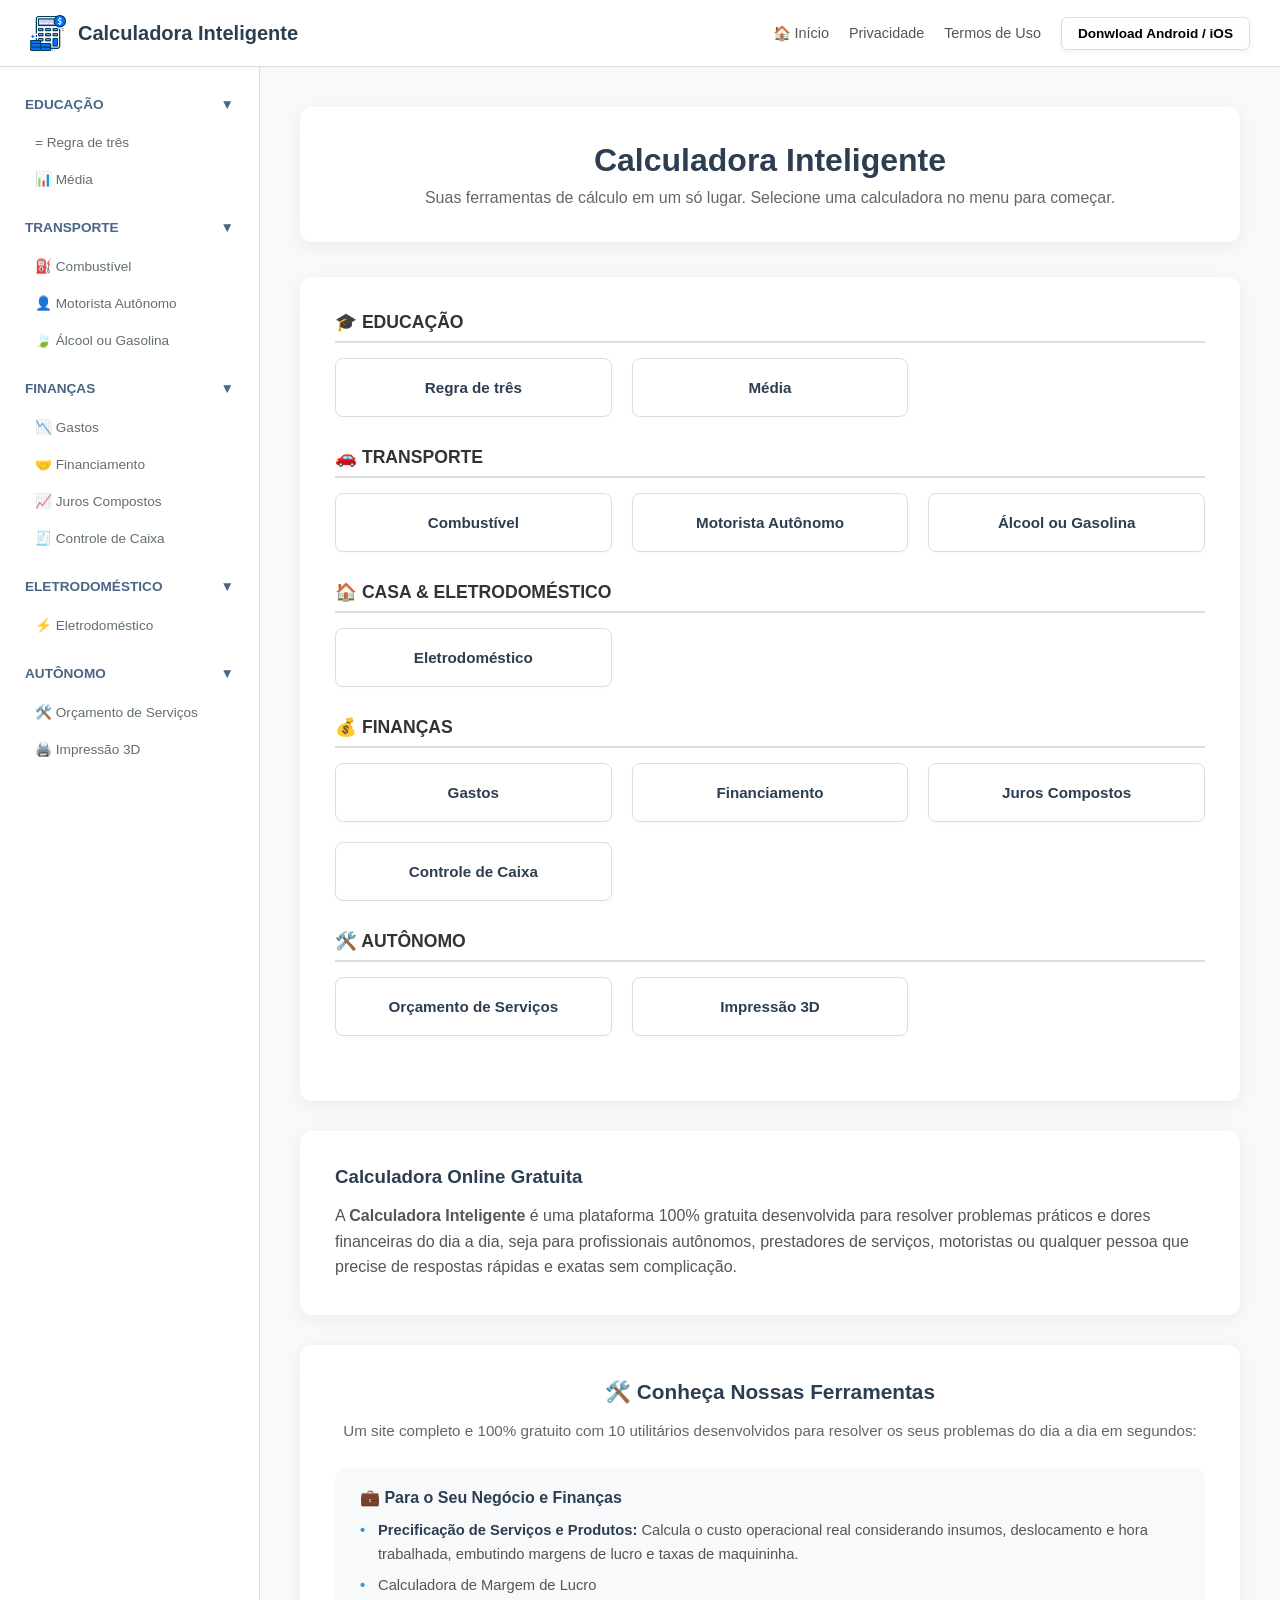
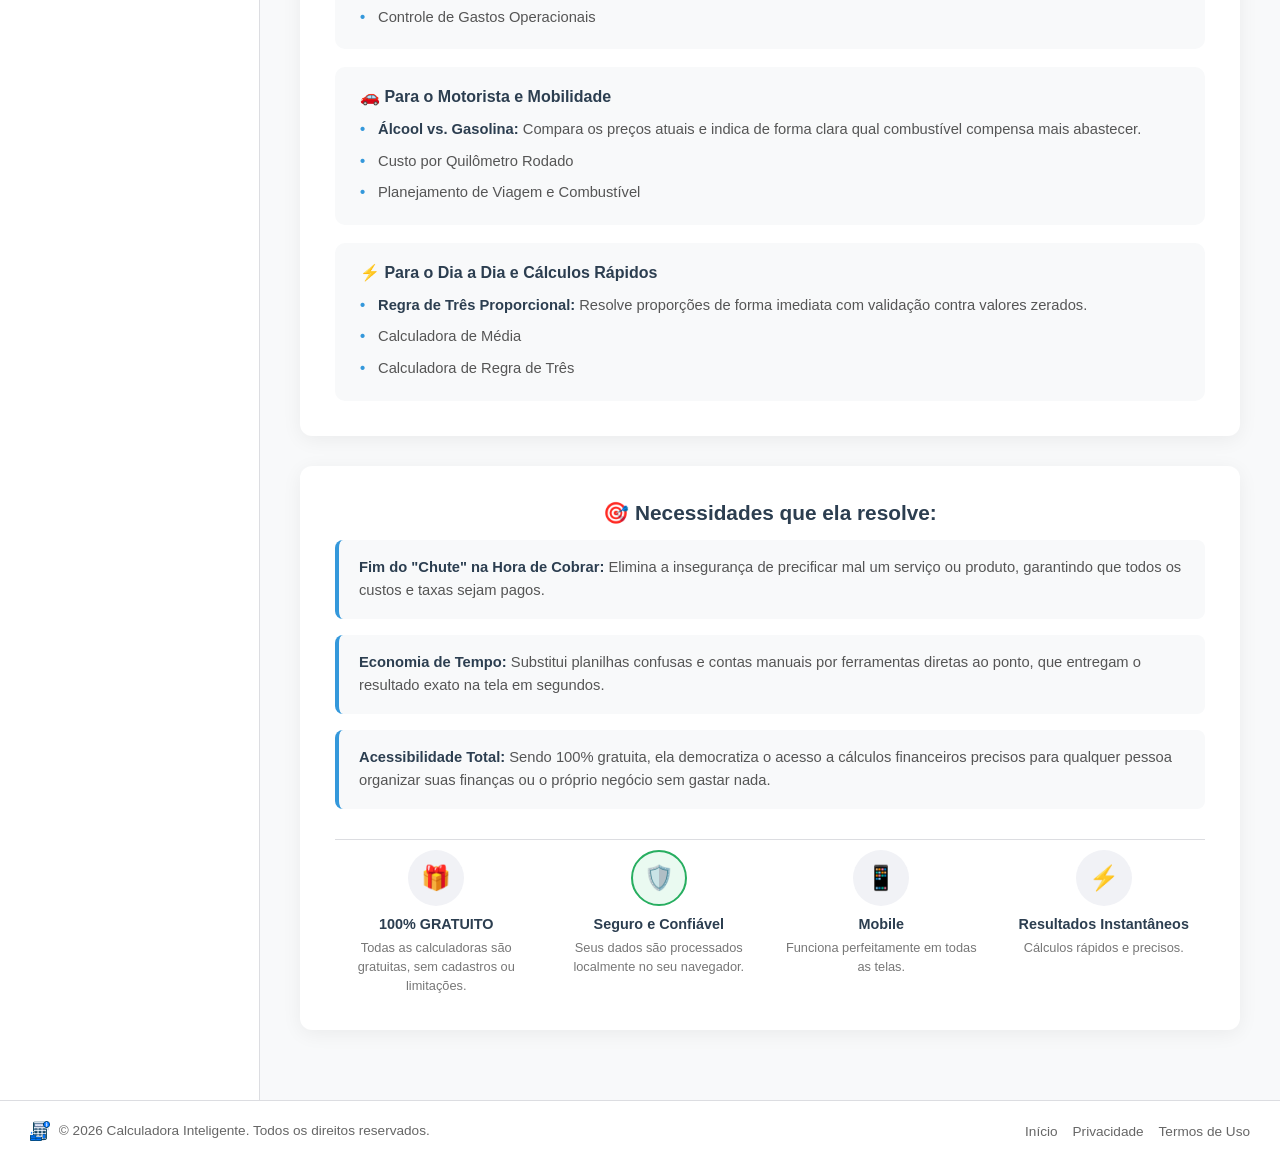
==== frontend/index.html @ 9d726651 "Update index.html" ====
<!DOCTYPE html>
<html lang="pt-BR">
<head>
    <meta charset="UTF-8">
    <meta name="viewport" content="width=device-width, initial-scale=1.0">
    <title>Calculadora Inteligente</title>

    <!-- FAVICON DO SITE -->
    <!-- Coloque o ícone da aba do navegador em: frontend/imagens/favicon.png -->
    <link rel="icon" type="image/png" href="imagens/logo.png">

    <!-- PWA Manifest -->
    <link rel="manifest" href="manifest.json">
    <meta name="theme-color" content="#2c3e50">

    <!-- CSS Separado -->
    <link rel="stylesheet" href="css/style.css?v=3">
</head>
<body>

    <!-- ================= HEADER ================= -->
    <header>
        <button class="menu-toggle-btn" onclick="toggleSidebar()" aria-label="Abrir menu">☰</button>
        <div class="header-logo" onclick="navigateTo('view-home')">
            <img src="imagens/logo.png" alt="Logo Calculadora Inteligente" onerror="this.style.display='none'">
            <h1>Calculadora Inteligente</h1>
        </div>
        <nav class="header-nav">
            <a href="#" onclick="navigateTo('view-home')"><span class="nav-home-icon">🏠</span> Início</a>
            <a href="#" onclick="navigateTo('view-privacy')">Privacidade</a>
            <a href="#" onclick="navigateTo('view-terms')">Termos de Uso</a>
            <button id="pwa-btn" class="pwa-install-btn" style="display:none;" onclick="installPWA()">
                <span class="pwa-btn-text-full">Donwload Android / iOS</span>
                <span class="pwa-btn-text-short">Instalar</span>
            </button>
        </nav>
    </header>

    <!-- ================= APP CONTAINER ================= -->
    <div class="app-container">

        <!-- ================= MENU LATERAL ================= -->
        <aside>
            <!-- Categoria Educação -->
            <div class="sidebar-category">
                <div class="sidebar-category-header">
                    <span>EDUCAÇÃO</span>
                    <span class="arrow">▼</span>
                </div>
                <div class="sidebar-sublist">
                    <a href="#" onclick="navigateTo('view-regra-tres')" data-target="view-regra-tres">
                        <span>= Regra de três</span>
                    </a>
                    <a href="#" onclick="navigateTo('view-media')" data-target="view-media">
                        <span>📊 Média</span>
                    </a>
                </div>
            </div>

            <!-- Categoria Transporte -->
            <div class="sidebar-category">
                <div class="sidebar-category-header">
                    <span>TRANSPORTE</span>
                    <span class="arrow">▼</span>
                </div>
                <div class="sidebar-sublist">
                    <a href="#" onclick="navigateTo('view-combustivel')" data-target="view-combustivel">
                        <span>⛽ Combustível</span>
                    </a>
                    <a href="#" onclick="navigateTo('view-motorista')" data-target="view-motorista">
                        <span>👤 Motorista Autônomo</span>
                    </a>
                    <a href="#" onclick="navigateTo('view-alcool-gasolina')" data-target="view-alcool-gasolina">
                        <span>🍃 Álcool ou Gasolina</span>
                    </a>
                </div>
            </div>

            <!-- Categoria Finanças -->
            <div class="sidebar-category">
                <div class="sidebar-category-header">
                    <span>FINANÇAS</span>
                    <span class="arrow">▼</span>
                </div>
                <div class="sidebar-sublist">
                    <a href="#" onclick="navigateTo('view-gastos')" data-target="view-gastos">
                        <span>📉 Gastos</span>
                    </a>
                    <a href="#" onclick="navigateTo('view-financiamento')" data-target="view-financiamento">
                        <span>🤝 Financiamento</span>
                    </a>
                    <a href="#" onclick="navigateTo('view-juros-compostos')" data-target="view-juros-compostos">
                        <span>📈 Juros Compostos</span>
                    </a>
                    <a href="#" onclick="navigateTo('view-caixa')" data-target="view-caixa">
                        <span>🧾 Controle de Caixa</span>
                    </a>
                </div>
            </div>

            <!-- Categoria Eletrodoméstico -->
            <div class="sidebar-category">
                <div class="sidebar-category-header">
                    <span>ELETRODOMÉSTICO</span>
                    <span class="arrow">▼</span>
                </div>
                <div class="sidebar-sublist">
                    <a href="#" onclick="navigateTo('view-eletrodomesticos')" data-target="view-eletrodomesticos">
                        <span>⚡ Eletrodoméstico</span>
                    </a>
                </div>
            </div>

            <!-- Categoria Autônomo -->
            <div class="sidebar-category">
                <div class="sidebar-category-header">
                    <span>AUTÔNOMO</span>
                    <span class="arrow">▼</span>
                </div>
                <div class="sidebar-sublist">
                    <a href="#" onclick="navigateTo('view-autonomos')" data-target="view-autonomos">
                        <span>🛠️ Orçamento de Serviços</span>
                    </a>
                    <a href="#" onclick="navigateTo('view-impressao3d')" data-target="view-impressao3d">
                        <span>🖨️ Impressão 3D</span>
                    </a>
                </div>
            </div>

        </aside>

        <!-- Overlay escuro atrás do menu no celular -->
        <div class="sidebar-overlay" onclick="closeSidebar()"></div>

        <!-- ================= MAIN CONTENT ================= -->
        <main>

            <!-- 1. PÁGINA INICIAL (Home) -->
            <section id="view-home" class="view-section active">

                <!-- CARD DE DOWNLOAD DO APP (PWA) -->
                <div class="card-container pwa-download-card" id="pwa-download-card">
                    <div class="pwa-card-content">
                        <div class="pwa-card-icon">📲</div>
                        <div class="pwa-card-text">
                            <h3>Baixe o nosso App!</h3>
                            <p>Tenha todas as calculadoras na tela inicial do seu celular ou computador. É <strong>100% grátis e 100% seguro</strong>.</p>
                            <p class="pwa-warning">⚠️ <strong>Atenção:</strong> O navegador pode exibir um aviso de segurança padrão. Fique tranquilo, o app é totalmente confiável e 100% seguro! Basta clicar em <strong>"Mais detalhes"</strong> e <strong>"Instalar assim mesmo"</strong> para liberar o download.</p>
                            <button id="pwa-card-btn" class="btn-calculate pwa-card-btn" onclick="installPWA()">
                                📥 Baixar Agora
                            </button>
                        </div>
                    </div>
                </div>
                <!-- FIM DO CARD DE DOWNLOAD -->

                <div class="card-container home-hero">
                    <h2>Calculadora Inteligente</h2>
                    <p>Suas ferramentas de cálculo em um só lugar. Selecione uma calculadora no menu para começar.</p>
                </div>

                <div class="card-container">
                    <div class="category-group">
                        <h3>🎓 EDUCAÇÃO</h3>
                        <div class="grid-cards">
                            <div class="calc-card" onclick="navigateTo('view-regra-tres')">
                                <h4>Regra de três</h4>
                            </div>
                            <div class="calc-card" onclick="navigateTo('view-media')">
                                <h4>Média</h4>
                            </div>
                        </div>
                    </div>

                    <div class="category-group">
                        <h3>🚗 TRANSPORTE</h3>
                        <div class="grid-cards">
                            <div class="calc-card" onclick="navigateTo('view-combustivel')">
                                <h4>Combustível</h4>
                            </div>
                            <div class="calc-card" onclick="navigateTo('view-motorista')">
                                <h4>Motorista Autônomo</h4>
                            </div>
                            <div class="calc-card" onclick="navigateTo('view-alcool-gasolina')">
                                <h4>Álcool ou Gasolina</h4>
                            </div>
                        </div>
                    </div>

                    <div class="category-group">
                        <h3>🏠 CASA & ELETRODOMÉSTICO</h3>
                        <div class="grid-cards">
                            <div class="calc-card" onclick="navigateTo('view-eletrodomesticos')">
                                <h4>Eletrodoméstico</h4>
                            </div>
                        </div>
                    </div>

                    <div class="category-group">
                        <h3>💰 FINANÇAS</h3>
                        <div class="grid-cards">
                            <div class="calc-card" onclick="navigateTo('view-gastos')">
                                <h4>Gastos</h4>
                            </div>
                            <div class="calc-card" onclick="navigateTo('view-financiamento')">
                                <h4>Financiamento</h4>
                            </div>
                            <div class="calc-card" onclick="navigateTo('view-juros-compostos')">
                                <h4>Juros Compostos</h4>
                            </div>
                            <div class="calc-card" onclick="navigateTo('view-caixa')">
                                <h4> Controle de Caixa</h4>
                            </div>
                        </div>
                    </div>

                    <div class="category-group">
                        <h3>🛠️ AUTÔNOMO</h3>
                        <div class="grid-cards">
                            <div class="calc-card" onclick="navigateTo('view-autonomos')">
                                <h4>Orçamento de Serviços</h4>
                            </div>
                            <div class="calc-card" onclick="navigateTo('view-impressao3d')">
                                <h4> Impressão 3D</h4>
                            </div>
                        </div>
                    </div>
                </div>

                <div class="card-container">
                    <h3 style="margin-bottom: 15px; color: var(--primary-color);">Calculadora Online Gratuita</h3>
                    <p style="color: #555; line-height: 1.6;">
                        A <strong>Calculadora Inteligente</strong> é uma plataforma 100% gratuita desenvolvida para resolver problemas práticos e dores financeiras do dia a dia, seja para profissionais autônomos, prestadores de serviços, motoristas ou qualquer pessoa que precise de respostas rápidas e exatas sem complicação.
                    </p>
                </div>

                <!-- CONHEÇA NOSSAS FERRAMENTAS -->
                <div class="highlight-box">
                    <h3 class="highlight-title">🛠️ Conheça Nossas Ferramentas</h3>
                    <p class="highlight-intro">Um site completo e 100% gratuito com 10 utilitários desenvolvidos para resolver os seus problemas do dia a dia em segundos:</p>

                    <div class="tools-group">
                        <h4>💼 Para o Seu Negócio e Finanças</h4>
                        <ul>
                            <li><strong>Precificação de Serviços e Produtos:</strong> Calcula o custo operacional real considerando insumos, deslocamento e hora trabalhada, embutindo margens de lucro e taxas de maquininha.</li>
                            <li>Calculadora de Margem de Lucro</li>
                            <li>Controle de Gastos Operacionais</li>
                        </ul>
                    </div>

                    <div class="tools-group">
                        <h4>🚗 Para o Motorista e Mobilidade</h4>
                        <ul>
                            <li><strong>Álcool vs. Gasolina:</strong> Compara os preços atuais e indica de forma clara qual combustível compensa mais abastecer.</li>
                            <li>Custo por Quilômetro Rodado</li>
                            <li>Planejamento de Viagem e Combustível</li>
                        </ul>
                    </div>

                    <div class="tools-group">
                        <h4>⚡ Para o Dia a Dia e Cálculos Rápidos</h4>
                        <ul>
                            <li><strong>Regra de Três Proporcional:</strong> Resolve proporções de forma imediata com validação contra valores zerados.</li>
                            <li>Calculadora de Média</li>
                            <li>Calculadora de Regra de Três</li>
                        </ul>
                    </div>
                </div>

                <!-- NECESSIDADES QUE ELA RESOLVE -->
                <div class="highlight-box">
                    <h3 class="highlight-title">🎯 Necessidades que ela resolve:</h3>
                    <ul class="needs-list">
                        <li><strong>Fim do "Chute" na Hora de Cobrar:</strong> Elimina a insegurança de precificar mal um serviço ou produto, garantindo que todos os custos e taxas sejam pagos.</li>
                        <li><strong>Economia de Tempo:</strong> Substitui planilhas confusas e contas manuais por ferramentas diretas ao ponto, que entregam o resultado exato na tela em segundos.</li>
                        <li><strong>Acessibilidade Total:</strong> Sendo 100% gratuita, ela democratiza o acesso a cálculos financeiros precisos para qualquer pessoa organizar suas finanças ou o próprio negócio sem gastar nada.</li>
                    </ul>

                    <div class="features-grid">
                        <div class="feature-item">
                            <div class="feature-icon">🎁</div>
                            <h5>100% GRATUITO</h5>
                            <p>Todas as calculadoras são gratuitas, sem cadastros ou limitações.</p>
                        </div>
                        <div class="feature-item">
                            <div class="feature-icon feature-icon-highlight">🛡️</div>
                            <h5>Seguro e Confiável</h5>
                            <p>Seus dados são processados localmente no seu navegador.</p>
                        </div>
                        <div class="feature-item">
                            <div class="feature-icon">📱</div>
                            <h5>Mobile</h5>
                            <p>Funciona perfeitamente em todas as telas.</p>
                        </div>
                        <div class="feature-item">
                            <div class="feature-icon">⚡</div>
                            <h5>Resultados Instantâneos</h5>
                            <p>Cálculos rápidos e precisos.</p>
                        </div>
                    </div>
                </div>
            </section>

            <!-- 2. REGRA DE TRÊS (Layout Exclusivo) -->
            <section id="view-regra-tres" class="view-section">
                <div class="breadcrumb">
                    <span>Educação</span> > <span class="current">Calculadora de Regra de Três</span>
                </div>
                <div class="card-container">
                    <div class="calc-header-title">
                        <h2>Calculadora de Regra de Três</h2>
                        <p>Resolva proporções de forma imediata com validação contra valores zerados.</p>
                    </div>

                    <div class="regra-tres-wrapper">
                        <div class="regra-tres-row">
                            <div class="form-group" style="margin-bottom:0;">
                                <label class="regra-tres-label">Primeira grandeza</label>
                                <input type="text" id="rt-v1" class="decimal-input" placeholder="Ex: 10">
                            </div>
                            <span class="regra-tres-connector">está para</span>
                            <div class="form-group" style="margin-bottom:0;">
                                <label class="regra-tres-label">Segunda grandeza</label>
                                <input type="text" id="rt-v2" class="decimal-input" placeholder="Ex: 20">
                            </div>
                        </div>

                        <div class="regra-tres-connector">assim como</div>

                        <div class="regra-tres-row">
                            <div class="form-group" style="margin-bottom:0;">
                                <label class="regra-tres-label">Terceira grandeza</label>
                                <input type="text" id="rt-v3" class="decimal-input" placeholder="Ex: 30">
                            </div>
                            <span class="regra-tres-connector">está para</span>
                            <div class="form-group" style="margin-bottom:0;">
                                <label class="regra-tres-label">Valor desconhecido</label>
                                <input type="text" disabled placeholder="X" style="background:#eef2f7;">
                            </div>
                        </div>
                    </div>

                    <button class="btn-calculate" onclick="calcularRegraTres()">Calcular</button>

                    <div id="rt-result" class="result-box">
                        <h3>Resultado:</h3>
                        <div id="rt-val" class="result-value">X = 0</div>
                    </div>
                </div>

                <div class="card-container">
                    <div class="calc-header-title">
                        <h2>📐 Calculadora de Regra de Três</h2>
                        <p>Proporções rápidas e sem erro para o seu dia a dia!</p>
                    </div>

                    <div class="legal-content">
                        <p>A Calculadora de Regra de Três é a ferramenta ideal para resolver problemas de proporção de forma simples e instantânea.</p>

                        <div class="legal-section">
                            <h3>🎯 Para que serve</h3>
                            <p>Calcular valores desconhecidos com base em três números proporcionais conhecidos (como receitas, medidas, descontos ou proporções matemáticas).</p>
                        </div>

                        <div class="legal-section">
                            <h3>💡 Por que usar</h3>
                            <p>Evita erros de cálculo manual em porcentagens ou conversões, entregando o resultado exato em segundos.</p>
                        </div>
                    </div>
                </div>
            </section>

            <!-- 3. MÉDIA -->
            <section id="view-media" class="view-section">
                <div class="breadcrumb">
                    <span>Educação</span> > <span class="current">Calculadora de Média</span>
                </div>
                <div class="card-container">
                    <div class="calc-header-title">
                        <h2>Calculadora de Média</h2>
                        <p>Acompanhe suas notas e descubra sua situação acadêmica instantaneamente.</p>
                    </div>

                    <div class="form-grid">
                        <div class="form-group">
                            <label>Prova parcial (0 a 10)</label>
                            <input type="text" id="med-parcial" class="decimal-input" placeholder="Ex: 7,5">
                        </div>
                        <div class="form-group">
                            <label>Prova global (0 a 10)</label>
                            <input type="text" id="med-global" class="decimal-input" placeholder="Ex: 6,5">
                        </div>
                        <div class="form-group">
                            <label>Trabalhos <span class="optional">(Opcional, separe por vírgula para somar)</span></label>
                            <input type="text" id="med-trabalhos" class="lista-simples-input" placeholder="Ex: 8.5, 9">
                        </div>
                        <div class="form-group">
                            <label>Pontos extras <span class="optional">(Opcional, separe por vírgula para somar)</span></label>
                            <input type="text" id="med-extras" class="lista-simples-input" placeholder="Ex: 0.5">
                        </div>
                    </div>

                    <button class="btn-calculate" onclick="calcularMedia()">Calcular</button>

                    <div id="med-result" class="result-box">
                        <h3>Situação Acadêmica</h3>
                        <div id="med-val" class="result-value">0</div>
                        <div id="med-exp" class="result-explanation"></div>
                    </div>
                </div>

                <div class="card-container">
                    <div class="calc-header-title">
                        <h2>📊 Calculadora de Média</h2>
                        <p>Feche o semestre e organize suas notas com precisão!</p>
                    </div>

                    <div class="legal-content">
                        <p>Desenvolvida para estudantes e professores, esta ferramenta calcula a média de notas considerando provas, trabalhos e pesos.</p>

                        <div class="legal-section">
                            <h3>🎯 Para que serve</h3>
                            <p>Descobrir a nota final ponderada e saber instantaneamente se o aluno foi Aprovado ou Reprovado com base na média de corte.</p>
                        </div>

                        <div class="legal-section">
                            <h3>💡 Por que usar</h3>
                            <p>Facilita o lançamento de boletins e tira a dúvida se aquela nota parcial garante a aprovação no trimestre ou semestre.</p>
                        </div>
                    </div>
                </div>
            </section>

            <!-- 4. COMBUSTÍVEL -->
            <section id="view-combustivel" class="view-section">
                <div class="breadcrumb">
                    <span>Transporte</span> > <span class="current">Calculadora de Combustível</span>
                </div>
                <div class="card-container">
                    <div class="calc-header-title">
                        <h2>Calculadora de Combustível</h2>
                        <p>Estime o custo total de combustível para qualquer viagem.</p>
                    </div>

                    <div class="form-grid">
                        <div class="form-group">
                            <label>Distância percorrida (km)</label>
                            <input type="text" id="comb-dist" class="decimal-input" placeholder="Ex: 350">
                        </div>
                        <div class="form-group">
                            <label>Consumo médio do veículo (km/l)</label>
                            <input type="text" id="comb-consumo" class="decimal-input" placeholder="Ex: 12.5">
                        </div>
                        <div class="form-group">
                            <label>Preço do combustível (R$)</label>
                            <input type="text" id="comb-valor" class="money-input" placeholder="Ex: 6,24 ou R$ 6,24">
                        </div>
                    </div>

                    <button class="btn-calculate" onclick="calcularCombustivel()">Calcular</button>

                    <div id="comb-result" class="result-box">
                        <h3>Custo Estimado da Viagem</h3>
                        <div id="comb-val" class="result-value">R$ 0,00</div>
                        <div id="comb-exp" class="result-explanation"></div>
                    </div>
                </div>

                <div class="card-container">
                    <div class="calc-header-title">
                        <h2>⛽ Calculadora de Combustível</h2>
                        <p>Planeje suas viagens e saiba exatamente quanto vai gastar!</p>
                    </div>

                    <div class="legal-content">
                        <p>Ideal para calcular o custo total de deslocamento antes de pegar a estrada ou rodar pela cidade.</p>

                        <div class="legal-section">
                            <h3>🎯 Para que serve</h3>
                            <p>Estimar o gasto em dinheiro (R$) com base na distância percorrida, no consumo médio do veículo (km/l) e no preço atual do combustível.</p>
                        </div>

                        <div class="legal-section">
                            <h3>💡 Por que usar</h3>
                            <p>Ajuda a dividir custos de caronas com precisão ou a prever o orçamento exato para viagens longas.</p>
                        </div>
                    </div>
                </div>
            </section>

            <!-- 5. MOTORISTA AUTÔNOMO -->
            <section id="view-motorista" class="view-section">
                <div class="breadcrumb">
                    <span>Transporte</span> > <span class="current">Calculadora para Motorista</span>
                </div>
                <div class="card-container">
                    <div class="calc-header-title">
                        <h2>Calculadora para Motorista Autônomo</h2>
                        <p>Analise seus ganhos, custos de combustível e despesas diárias.</p>
                    </div>

                    <div class="form-grid">
                        <div class="form-group">
                            <label>Distância (km)</label>
                            <input type="text" id="mot-dist" class="decimal-input" placeholder="Ex: 200">
                        </div>
                        <div class="form-group">
                            <label>Ganhos brutos (R$)</label>
                            <input type="text" id="mot-ganhos" class="money-input" placeholder="Ex: 450,00">
                        </div>
                        <div class="form-group">
                            <label>Consumo do veículo (km/l)</label>
                            <input type="text" id="mot-consumo" class="decimal-input" placeholder="Ex: 10">
                        </div>
                        <div class="form-group">
                            <label>Valor do combustível (R$)</label>
                            <input type="text" id="mot-valor" class="money-input" placeholder="Ex: 5,89">
                        </div>
                        <div class="form-group">
                            <label>Alimentação <span class="optional">(Opcional)</span></label>
                            <input type="text" id="mot-alim" class="money-input" placeholder="Ex: 30,00">
                        </div>
                        <div class="form-group">
                            <label>Café <span class="optional">(Opcional)</span></label>
                            <input type="text" id="mot-cafe" class="money-input" placeholder="Ex: 7,50">
                        </div>
                        <div class="form-group">
                            <label>Outros gastos <span class="optional">(Opcional)</span></label>
                            <input type="text" id="mot-outros" class="money-input" placeholder="Ex: 20,00">
                        </div>
                    </div>

                    <button class="btn-calculate" onclick="calcularMotorista()">Calcular</button>

                    <div id="mot-result" class="result-box">
                        <h3>Resultado da Corrida / Viagem</h3>
                        <div id="mot-val" class="result-value">R$ 0,00</div>
                        <ul id="mot-exp" class="result-explanation result-list"></ul>
                    </div>
                </div>

                <div class="card-container">
                    <div class="calc-header-title">
                        <h2>🚗 Calculadora de Motorista Autônomo</h2>
                        <p>Descubra quanto você realmente ganha por corrida e por dia de trabalho!</p>
                    </div>

                    <div class="legal-content">
                        <p>Rodar como motorista autônomo envolve muito mais do que apenas o valor que cai no aplicativo ao final da corrida. Para saber se uma viagem ou uma jornada de trabalho realmente vale a pena, é preciso colocar na ponta do lápis os custos invisíveis do veículo.</p>

                        <div class="legal-section">
                            <h3>🎯 Para que serve esta calculadora?</h3>
                            <p>A Calculadora de Motorista Autônomo foi feita para ajudar você a gerenciar seu trabalho com visão de dono do próprio negócio. Com ela, você consegue:</p>
                            <ul>
                                <li><strong>Calcular o Lucro Real:</strong> Saber exatamente quanto sobra no seu bolso após descontar o combustível, desgaste do carro, manutenção e impostos.</li>
                                <li><strong>Avaliar se uma Corrida Vale a Pena:</strong> Identificar o valor real ganho por quilômetro rodado (R$/km) e por hora trabalhada (R$/h).</li>
                                <li><strong>Planejar Custos de Manutenção:</strong> Considerar a depreciação do veículo e trocas de óleo, pneus e revisões antes que eles virem uma surpresa no seu orçamento.</li>
                                <li><strong>Definir Metas Diárias:</strong> Saber quantas horas ou quilômetros você precisa rodar para atingir sua meta de faturamento líquido no mês.</li>
                            </ul>
                        </div>

                        <div class="legal-section">
                            <h3>💡 Por que usar?</h3>
                            <p>Muitas vezes, um faturamento bruto alto dá a falsa impressão de que o dia foi muito lucrativo. Porém, ao descontar os custos operacionais (combustível, seguro, manutenção preventiva e depreciação), o valor líquido pode ser bem diferente. Com essa ferramenta, você toma decisões estratégicas no volante, aceita as melhores rotas e garante que seu tempo na rua seja realmente rentável!</p>
                        </div>
                    </div>
                </div>
            </section>

            <!-- 6. ÁLCOOL OU GASOLINA -->
            <section id="view-alcool-gasolina" class="view-section">
                <div class="breadcrumb">
                    <span>Transporte</span> > <span class="current">Álcool ou Gasolina</span>
                </div>
                <div class="card-container">
                    <div class="calc-header-title">
                        <h2>Calculadora Álcool ou Gasolina</h2>
                        <p>Descubra qual combustível é mais vantajoso abastecer no momento.</p>
                    </div>

                    <div class="form-grid">
                        <div class="form-group">
                            <label>Preço do Álcool (R$)</label>
                            <input type="text" id="alg-alcool" class="money-input" placeholder="Ex: 4,29">
                        </div>
                        <div class="form-group">
                            <label>Preço da Gasolina (R$)</label>
                            <input type="text" id="alg-gasolina" class="money-input" placeholder="Ex: 6,24">
                        </div>
                    </div>

                    <button class="btn-calculate" onclick="calcularAlcoolGasolina()">Calcular</button>

                    <div id="alg-result" class="result-box">
                        <h3>Combustível Recomendado</h3>
                        <div id="alg-val" class="result-value">-</div>
                        <div id="alg-exp" class="result-explanation"></div>
                    </div>
                </div>

                <div class="card-container">
                    <div class="calc-header-title">
                        <h2>🔄 Álcool ou Gasolina</h2>
                        <p>A escolha inteligente para economizar no posto de combustível!</p>
                    </div>

                    <div class="legal-content">
                        <p>Na hora de abastecer, saber qual combustível compensa mais faz toda a diferença no seu bolso.</p>

                        <div class="legal-section">
                            <h3>🎯 Para que serve</h3>
                            <p>Comparar o preço do litro do álcool e da gasolina considerando o rendimento específico do seu motor.</p>
                        </div>

                        <div class="legal-section">
                            <h3>💡 Por que usar</h3>
                            <p>Mostra na hora qual opção oferece o melhor custo-benefício por quilômetro rodado, evitando que você gaste à toa.</p>
                        </div>
                    </div>
                </div>
            </section>

            <!-- 7. GASTOS (50/30/20) -->
            <section id="view-gastos" class="view-section">
                <div class="breadcrumb">
                    <span>Finanças</span> > <span class="current">Calculadora de Gastos</span>
                </div>
                <div class="card-container">
                    <div class="calc-header-title">
                        <h2>Calculadora de Gastos (Regra 50/30/20)</h2>
                        <p>Organize suas finanças dividindo seus gastos entre essenciais, estilo de vida e investimentos.</p>
                    </div>

                    <div class="form-grid">
                        <div class="form-group">
                            <label>Salário líquido (R$)</label>
                            <input type="text" id="gas-salario" class="money-input" placeholder="Ex: 4.500,00">
                        </div>
                        <div class="form-group">
                            <label>Gastos fixos (R$)</label>
                            <input type="text" id="gas-essenciais" class="money-input" placeholder="Ex: 2.000,00">
                        </div>
                    </div>

                    <button class="btn-calculate" onclick="calcularGastos()">Calcular</button>

                    <div id="gas-result" class="result-box">
                        <h3>Distribuição do Orçamento</h3>
                        <div id="gas-val" class="result-value">-</div>
                        <ul id="gas-exp" class="result-explanation result-list"></ul>
                    </div>
                </div>

                <div class="card-container">
                    <div class="calc-header-title">
                        <h2>💸 Calculadora de Gastos</h2>
                        <p>Controle total do seu orçamento e despesas diárias!</p>
                    </div>

                    <div class="legal-content">
                        <p>Uma visão clara de onde o dinheiro está indo é o primeiro passo para uma vida financeira saudável.</p>

                        <div class="legal-section">
                            <h3>🎯 Para que serve</h3>
                            <p>Agrupar, somar e categorizar suas despesas mensais ou semanais.</p>
                        </div>

                        <div class="legal-section">
                            <h3>💡 Por que usar</h3>
                            <p>Permite identificar para onde vai a maior parte do seu dinheiro e ajuda a planejar economias de forma prática.</p>
                        </div>
                    </div>
                </div>
            </section>

            <!-- 8. FINANCIAMENTO -->
            <section id="view-financiamento" class="view-section">
                <div class="breadcrumb">
                    <span>Finanças</span> > <span class="current">Calculadora de Financiamento</span>
                </div>
                <div class="card-container">
                    <div class="calc-header-title">
                        <h2>Calculadora de Financiamento</h2>
                        <p>Simule parcelas e juros de financiamentos de veículos, imóveis ou empréstimos.</p>
                    </div>

                    <div class="form-grid">
                        <div class="form-group">
                            <label>Valor do produto (R$)</label>
                            <input type="text" id="fin-valor" class="money-input" placeholder="Ex: 100.000,00">
                        </div>
                        <div class="form-group">
                            <label>Taxa de juros (% ao mês)</label>
                            <input type="text" id="fin-juros" class="decimal-input" placeholder="Ex: 1,2">
                        </div>
                        <div class="form-group">
                            <label>Prazo em anos</label>
                            <input type="text" id="fin-ano" class="int-input" placeholder="Ex: 5">
                        </div>
                        <div class="form-group">
                            <label>Valor da entrada <span class="optional">(Opcional)</span></label>
                            <input type="text" id="fin-entrada" class="money-input" placeholder="Ex: 20.000,00">
                        </div>
                    </div>

                    <button class="btn-calculate" onclick="calcularFinanciamento()">Calcular</button>

                    <div id="fin-result" class="result-box">
                        <h3>Resultado da Simulação</h3>
                        <div id="fin-val" class="result-value">-</div>
                        <ul id="fin-exp" class="result-explanation result-list"></ul>
                    </div>
                </div>

                <div class="card-container">
                    <div class="calc-header-title">
                        <h2>🏦 Calculadora de Financiamento</h2>
                        <p>Simule parcelas e entenda o custo real de um empréstimo ou compra a prazo!</p>
                    </div>

                    <div class="legal-content">
                        <p>Planejar grandes aquisições (como carros ou bens) exige cuidado com as taxas embutidas.</p>

                        <div class="legal-section">
                            <h3>🎯 Para que serve</h3>
                            <p>Calcular o valor das parcelas, o total de juros pagos ao longo do tempo e o montante final financiado.</p>
                        </div>

                        <div class="legal-section">
                            <h3>💡 Por que usar</h3>
                            <p>Evita surpresas no orçamento familiar e ajuda a comparar se vale a pena financiar ou juntar o dinheiro à vista.</p>
                        </div>
                    </div>
                </div>
            </section>

            <!-- 9. JUROS COMPOSTOS -->
            <section id="view-juros-compostos" class="view-section">
                <div class="breadcrumb">
                    <span>Finanças</span> > <span class="current">Calculadora de Juros Compostos</span>
                </div>
                <div class="card-container">
                    <div class="calc-header-title">
                        <h2>Calculadora de Juros Compostos</h2>
                        <p>Veja seu dinheiro crescer ao longo do tempo com aportes e rentabilidade.</p>
                    </div>

                    <div class="form-grid">
                        <div class="form-group">
                            <label>Valor inicial (R$)</label>
                            <input type="text" id="jc-inicial" class="money-input" placeholder="Ex: 1.000,00">
                        </div>
                        <div class="form-group">
                            <label>Aporte mensal (R$)</label>
                            <input type="text" id="jc-aporte" class="money-input" placeholder="Ex: 500,00">
                        </div>
                        <div class="form-group">
                            <label>Taxa de juros (% ao ano)</label>
                            <input type="text" id="jc-taxa" class="decimal-input" placeholder="Ex: 10">
                        </div>
                        <div class="form-group">
                            <label>Período (anos)</label>
                            <input type="text" id="jc-periodo" class="int-input" placeholder="Ex: 10">
                        </div>
                    </div>

                    <button class="btn-calculate" onclick="calcularJurosCompostos()">Calcular</button>

                    <div id="jc-result" class="result-box">
                        <h3>Montante Acumulado</h3>
                        <div id="jc-val" class="result-value">-</div>
                        <ul id="jc-exp" class="result-explanation result-list"></ul>
                    </div>
                </div>

                <div class="card-container">
                    <div class="calc-header-title">
                        <h2>📈 Calculadora de Juros Compostos</h2>
                        <p>Veja o seu dinheiro trabalhar para você ao longo do tempo!</p>
                    </div>

                    <div class="legal-content">
                        <p>O segredo dos investimentos e do crescimento patrimonial explicado em números.</p>

                        <div class="legal-section">
                            <h3>🎯 Para que serve</h3>
                            <p>Projetar o rendimento de aplicações financeiras ou o crescimento de dívidas com base em juros sobre juros aplicados mês a mês ou ano a ano.</p>
                        </div>

                        <div class="legal-section">
                            <h3>💡 Por que usar</h3>
                            <p>Excelente para planejar o futuro, visualizar o poder do tempo nos investimentos e estipular metas financeiras de longo prazo.</p>
                        </div>
                    </div>
                </div>
            </section>

            <!-- 9.1. CONTROLE DE CAIXA -->
            <section id="view-caixa" class="view-section">
                <div class="breadcrumb">
                    <span>Finanças</span> > <span class="current">Controle de Caixa</span>
                </div>
                <div class="card-container">
                    <div class="calc-header-title">
                        <h2>Controle de Caixa</h2>
                        <p>Conte as notas do caixa e confira se o total bate com o esperado.</p>
                    </div>

                    <div class="form-grid">
                        <div class="form-group">
                            <label>Caixa inicial (R$) <span class="optional">(Opcional)</span></label>
                            <input type="text" id="cx-caixa" class="money-input" placeholder="Ex: 100,00">
                        </div>
                        <div class="form-group">
                            <label>Notas de R$100 <span class="optional">(Opcional)</span></label>
                            <input type="text" id="cx-qtd100" class="int-input" placeholder="Ex: 2">
                        </div>
                        <div class="form-group">
                            <label>Notas de R$50 <span class="optional">(Opcional)</span></label>
                            <input type="text" id="cx-qtd50" class="int-input" placeholder="Ex: 3">
                        </div>
                        <div class="form-group">
                            <label>Notas de R$20 <span class="optional">(Opcional)</span></label>
                            <input type="text" id="cx-qtd20" class="int-input" placeholder="Ex: 5">
                        </div>
                        <div class="form-group">
                            <label>Notas de R$10 <span class="optional">(Opcional)</span></label>
                            <input type="text" id="cx-qtd10" class="int-input" placeholder="Ex: 4">
                        </div>
                        <div class="form-group">
                            <label>Notas de R$5 <span class="optional">(Opcional)</span></label>
                            <input type="text" id="cx-qtd5" class="int-input" placeholder="Ex: 6">
                        </div>
                        <div class="form-group">
                            <label>Notas de R$2 <span class="optional">(Opcional)</span></label>
                            <input type="text" id="cx-qtd2" class="int-input" placeholder="Ex: 8">
                        </div>
                        <div class="form-group">
                            <label>Notas de R$1 <span class="optional">(Opcional)</span></label>
                            <input type="text" id="cx-qtd1" class="int-input" placeholder="Ex: 10">
                        </div>
                        <div class="form-group">
                            <label>Saída / Sangria (R$) <span class="optional">(Opcional)</span></label>
                            <input type="text" id="cx-saida" class="money-input" placeholder="Ex: 50,00">
                        </div>
                    </div>

                    <button class="btn-calculate" onclick="calcularCaixa()">Fechar Caixa</button>

                    <div id="cx-result" class="result-box">
                        <h3>Total em Caixa</h3>
                        <div id="cx-val" class="result-value">R$ 0,00</div>
                        <ul id="cx-exp" class="result-explanation result-list"></ul>
                    </div>
                </div>

                <div class="card-container">
                    <div class="calc-header-title">
                        <h2>🧾 Controle de Caixa</h2>
                        <p>Confira o fechamento do caixa contando nota por nota!</p>
                    </div>

                    <div class="legal-content">
                        <p>Ideal para quem fecha o caixa no fim do turno ou do dia e precisa conferir se o dinheiro contado bate com o que era esperado.</p>

                        <div class="legal-section">
                            <h3>🎯 Para que serve</h3>
                            <p>Somar a quantidade de notas de cada valor (R$100 a R$1), somar o caixa inicial e descontar qualquer saída ou sangria, chegando no total que deveria estar na gaveta.</p>
                        </div>

                        <div class="legal-section">
                            <h3>💡 Por que usar</h3>
                            <p>Evita erro de contagem manual, mostra rapidinho se falta ou sobra dinheiro no caixa e ajuda a identificar diferenças antes de fechar o expediente.</p>
                        </div>
                    </div>
                </div>
            </section>

            <!-- 10. ELETRODOMÉSTICOS -->
            <section id="view-eletrodomesticos" class="view-section">
                <div class="breadcrumb">
                    <span>Eletrodoméstico</span> > <span class="current">Calculadora de Eletrodomésticos</span>
                </div>
                <div class="card-container">
                    <div class="calc-header-title">
                        <h2>Calculadora de Eletrodomésticos</h2>
                        <p>Descubra quanto um aparelho gasta na sua conta de luz.</p>
                    </div>

                    <div class="form-grid">
                        <div class="form-group">
                            <label>Potência (Watts)</label>
                            <input type="text" id="el-potencia" class="int-input" placeholder="Ex: 1200">
                        </div>
                        <div class="form-group">
                            <label>Horas de uso por dia</label>
                            <input type="text" id="el-horas" class="decimal-input" placeholder="Ex: 4">
                        </div>
                        <div class="form-group">
                            <label>Dias de uso</label>
                            <input type="text" id="el-dias" class="int-input" placeholder="Ex: 30">
                        </div>
                        <div class="form-group">
                            <label>Valor do kWh (R$)</label>
                            <input type="text" id="el-kwh" class="money-input" placeholder="Ex: 0,85">
                        </div>
                    </div>

                    <button class="btn-calculate" onclick="calcularEletrodomesticos()">Calcular</button>

                    <div id="el-result" class="result-box">
                        <h3>Custo de Energia</h3>
                        <div id="el-val" class="result-value">R$ 0,00</div>
                        <ul id="el-exp" class="result-explanation result-list"></ul>
                    </div>
                </div>

                <div class="card-container">
                    <div class="calc-header-title">
                        <h2>⚡ Calculadora de Eletrodomésticos</h2>
                        <p>Descubra quanto cada aparelho pesa na sua conta de luz!</p>
                    </div>

                    <div class="legal-content">
                        <p>Saber o consumo de energia dos equipamentos da sua casa ajuda a evitar sustos no fim do mês.</p>

                        <div class="legal-section">
                            <h3>🎯 Para que serve</h3>
                            <p>Calcular o consumo em quilowatts-hora (kWh) e o custo em reais (R$) de um eletrodoméstico com base na potência e nas horas de uso diário.</p>
                        </div>

                        <div class="legal-section">
                            <h3>💡 Por que usar</h3>
                            <p>Ajuda a identificar quais aparelhos gastam mais energia e a planejar formas de economizar na fatura de eletricidade.</p>
                        </div>
                    </div>
                </div>
            </section>

            <!-- 11. AUTÔNOMOS -->
            <section id="view-autonomos" class="view-section">
                <div class="breadcrumb">
                    <span>Autônomo</span> > <span class="current">Calculadora de Orçamento de Serviços</span>
                </div>
                <div class="card-container">
                    <div class="calc-header-title">
                        <h2>Calculadora de Orçamento de Serviços</h2>
                        <p>Precifique seus serviços cobrindo custos operacionais, insumos e margem de lucro.</p>
                    </div>

                    <div class="form-grid">
                        <div class="form-group">
                            <label>Custos operacionais (R$) <span class="optional">(Opcional)</span></label>
                            <input type="text" id="aut-custos" class="money-input" placeholder="Ex: 500,00">
                        </div>
                        <div class="form-group">
                            <label>Horas de trabalho</label>
                            <input type="text" id="aut-horas" class="decimal-input" placeholder="Ex: 160">
                        </div>
                        <div class="form-group">
                            <label>Valor da hora (R$)</label>
                            <input type="text" id="aut-valorhora" class="money-input" placeholder="Ex: 50,00">
                        </div>
                        <div class="form-group">
                            <label>Margem de lucro (%)</label>
                            <input type="text" id="aut-margem" class="decimal-input" placeholder="Ex: 30">
                        </div>
                        <div class="form-group">
                            <label>Taxa da maquininha (%) <span class="optional">(Opcional)</span></label>
                            <input type="text" id="aut-taxamaq" class="decimal-input" placeholder="Ex: 3.5">
                        </div>
                        <div class="form-group">
                            <label>Insumos (R$) <span class="optional">(Opcional, separe por vírgula)</span></label>
                            <input type="text" id="aut-insumos" class="lista-moeda-input" placeholder="Ex: 30.00, 15.50">
                        </div>
                        <div class="form-group">
                            <label>Deslocamento (R$) <span class="optional">(Opcional, separe por vírgula)</span></label>
                            <input type="text" id="aut-deslocamento" class="lista-moeda-input" placeholder="Ex: 20.00">
                        </div>
                    </div>

                    <button class="btn-calculate" onclick="calcularAutonomos()">Calcular</button>

                    <div id="aut-result" class="result-box">
                        <h3>Preço Sugerido / Faturamento</h3>
                        <div id="aut-val" class="result-value">-</div>
                        <ul id="aut-exp" class="result-explanation result-list"></ul>
                    </div>
                </div>

                    <div class="card-container">
                    <div class="calc-header-title">
                        <h2>🛠️ Calculadora de Orçamento de Serviços</h2>
                        <p>Descubra o preço ideal e o lucro real do seu trabalho!</p>
                    </div>

                    <div class="legal-content">
                        <p>Feita sob medida para quem é dono do próprio negócio, presta serviços ou vende produtos artesanais (como impressões 3D, atendimento de manicure, reparos, entre outros).</p>

                        <div class="legal-section">
                            <h3>🎯 Para que serve</h3>
                            <p>Calcular o preço de venda ideal para o seu serviço ou produto, considerando o custo dos materiais, o tempo investido e as suas despesas fixas.</p>
                        </div>

                        <div class="legal-section">
                            <h3>💡 Por que usar</h3>
                            <p>Evita que você trabalhe no prejuízo ou cobre barato demais, garantindo que o seu negócio seja realmente lucrativo e pague o seu salário direitinho no fim do mês.</p>
                        </div>
                    </div>
                </div>
            </section>

            <!-- 11.1. IMPRESSÃO 3D -->
            <section id="view-impressao3d" class="view-section">
                <div class="breadcrumb">
                    <span>Autônomo</span> > <span class="current">Calculadora de Impressão 3D</span>
                </div>
                <div class="card-container">
                    <div class="calc-header-title">
                        <h2>Calculadora de Impressão 3D</h2>
                        <p>Calcule o preço de venda da sua peça, cobrindo filamento, energia, máquina e lucro.</p>
                    </div>

                    <div class="form-grid">
                        <div class="form-group">
                            <label>Peso do filamento (g)</label>
                            <input type="text" id="i3d-filamento-g" placeholder="Ex: 120">
                        </div>
                        <div class="form-group">
                            <label>Preço do filamento (R$/Kg)</label>
                            <input type="text" id="i3d-preco-kg" class="money-input" placeholder="Ex: 120,00">
                        </div>
                        <div class="form-group">
                            <label>Tempo de impressão (HH:MM)</label>
                            <input type="text" id="i3d-tempo" class="tempo-input" placeholder="Ex: 02:46">
                        </div>
                        <div class="form-group">
                            <label>Custo de energia (R$/h)</label>
                            <input type="text" id="i3d-custo-energia" class="money-input" placeholder="Ex: 0,80">
                        </div>
                        <div class="form-group">
                            <label>Custo da máquina (R$/h)</label>
                            <input type="text" id="i3d-custo-maquina" class="money-input" placeholder="Ex: 1,50">
                        </div>
                        <div class="form-group">
                            <label>Margem de lucro (%) <span class="optional">(Opcional)</span></label>
                            <input type="text" id="i3d-margem" class="decimal-input" placeholder="Ex: 40">
                        </div>
                        <div class="form-group">
                            <label>Taxa da maquininha (%) <span class="optional">(Opcional)</span></label>
                            <input type="text" id="i3d-taxa-maq" class="decimal-input" placeholder="Ex: 3.5">
                        </div>
                        <div class="form-group">
                            <label>Insumos (R$) <span class="optional">(Opcional, separe por vírgula)</span></label>
                            <input type="text" id="i3d-insumos" class="lista-moeda-input" placeholder="Ex: 5.00, 2.50">
                        </div>
                        <div class="form-group">
                            <label>Deslocamento / Entrega (R$) <span class="optional">(Opcional)</span></label>
                            <input type="text" id="i3d-deslocamento" class="money-input" placeholder="Ex: 15,00">
                        </div>
                    </div>

                    <button class="btn-calculate" onclick="calcularImpressao3d()">Calcular</button>

                    <div id="i3d-result" class="result-box">
                        <h3>Preço Sugerido</h3>
                        <div id="i3d-val" class="result-value">-</div>
                        <ul id="i3d-exp" class="result-explanation result-list"></ul>
                    </div>
                </div>

                <div class="card-container">
                    <div class="calc-header-title">
                        <h2>🖨️ Calculadora de Impressão 3D</h2>
                        <p>Precifique suas peças impressas sem deixar dinheiro na mesa!</p>
                    </div>

                    <div class="legal-content">
                        <p>Feita para quem vende peças, miniaturas ou protótipos impressos em 3D e precisa de um preço justo, cobrindo tudo o que a impressão realmente custa.</p>

                        <div class="legal-section">
                            <h3>🎯 Para que serve</h3>
                            <p>Somar o custo do filamento usado, o consumo de energia e o desgaste da máquina durante o tempo de impressão, além de insumos extras e deslocamento para entrega, aplicando a margem de lucro e a taxa da maquininha desejadas.</p>
                        </div>

                        <div class="legal-section">
                            <h3>💡 Por que usar</h3>
                            <p>Evita cobrar barato demais achando que só o filamento importa — energia, tempo de máquina e taxas comem parte do lucro se não forem contabilizados.</p>
                        </div>
                    </div>
                </div>
            </section>

            <!-- 13. POLÍTICA DE PRIVACIDADE -->
            <section id="view-privacy" class="view-section">
                <div class="breadcrumb">
                    <span>Início</span> > <span class="current">Política de Privacidade</span>
                </div>
                <div class="card-container">
                    <div class="calc-header-title">
                        <h2>Política de Privacidade</h2>
                        <p class="legal-updated">Última atualização: 25 de agosto de 2026.</p>
                    </div>

                    <div class="legal-content">
                        <p>A sua privacidade é de extrema importância para nós. Esta Política de Privacidade descreve como a Calculadora Inteligente coleta, usa, armazena e protege as informações dos visitantes e usuários que acessam nossa plataforma.</p>
                        <p>Ao utilizar nosso site, você concorda com as práticas descritas nesta Política de Privacidade.</p>

                        <div class="legal-section">
                            <h3>1. Informações que Coletamos</h3>
                            <p>A Calculadora Inteligente foi desenvolvida para ser utilizada de forma simples e direta, sem a necessidade de criação de contas complexas ou cadastros extensos. Podemos coletar dados das seguintes formas:</p>
                            <ul>
                                <li><strong>Dados de Navegação e Uso:</strong> Informações coletadas automaticamente através de ferramentas de análise e cookies, como endereço IP, tipo de navegador, páginas visitadas, tempo de permanência no site e data/horário do acesso.</li>
                                <li><strong>Dados Informados nas Ferramentas:</strong> Os valores e números inseridos nas calculadoras (como notas, custos, preços ou dados de proporção) são processados apenas em tempo real para exibir o resultado solicitado e não são armazenados permanentemente em bancos de dados de forma associada à sua identidade pessoal.</li>
                            </ul>
                        </div>

                        <div class="legal-section">
                            <h3>2. Uso de Cookies e Anúncios de Terceiros (Google AdSense)</h3>
                            <ol>
                                <li>O site utiliza cookies para melhorar a experiência de navegação e viabilizar a exibição de anúncios.</li>
                                <li><strong>Google AdSense e Cookies DART:</strong> O Google, como fornecedor terceirizado, utiliza cookies para exibir anúncios em nosso site. O uso do cookie DART pelo Google permite que ele exiba anúncios aos usuários com base em suas visitas anteriores a este e a outros sites na internet.</li>
                                <li>Os usuários podem desativar o uso do cookie DART visitando a Política de privacidade da rede de conteúdo e dos anúncios do Google.</li>
                            </ol>
                        </div>
                    </div>
                </div>
            </section>

            <!-- 13. TERMOS DE USO -->
            <section id="view-terms" class="view-section">
                <div class="breadcrumb">
                    <span>Início</span> > <span class="current">Termos de Uso</span>
                </div>
                <div class="card-container">
                    <div class="calc-header-title">
                        <h2>Termos de Uso e Condições Gerais</h2>
                        <p class="legal-updated">Última atualização: 25 de agosto de 2026.</p>
                    </div>

                    <div class="legal-content">
                        <p>Bem-vindo ao Calculadora Inteligente. Ao acessar, navegar ou utilizar nosso site, você concorda expressamente com os termos e condições descritos abaixo. Caso não concorde com qualquer parte destes termos, recomendamos que interrompa o uso do site imediatamente.</p>

                        <div class="legal-section">
                            <h3>1. Sobre a Plataforma e Gratuidade</h3>
                            <ol>
                                <li>A Calculadora Inteligente é uma plataforma online e 100% gratuita que disponibiliza ferramentas de cálculo, simulação e utilidades práticas (como precificação, conversões e proporções) para auxiliar em tarefas do dia a dia.</li>
                                <li>O acesso às ferramentas é livre e gratuito, sem a exigência de cobranças, assinaturas ou taxas ocultas para a obtenção dos resultados básicos.</li>
                            </ol>
                        </div>

                        <div class="legal-section">
                            <h3>2. Natureza Informativa e Limitação de Responsabilidade</h3>
                            <ol>
                                <li>As ferramentas, calculadoras e resultados fornecidos pelo site têm caráter estritamente informativo, educacional e de auxílio prático.</li>
                                <li>Os cálculos e estimativas (como margens de lucro, custos operacionais, consumo de combustível, entre outros) baseiam-se nos dados inseridos exclusivamente pelo usuário e em fórmulas matemáticas padronizadas.</li>
                                <li>A Calculadora Inteligente não se responsabiliza por decisões financeiras, comerciais, operacionais ou de qualquer outra natureza tomadas com base nos resultados gerados pela plataforma. A responsabilidade final sobre o uso dos dados e valores aplicados no mundo real é inteiramente do usuário.</li>
                            </ol>
                        </div>

                        <div class="legal-section">
                            <h3>3. Propriedade Intelectual</h3>
                            <ol>
                                <li>Todo o conteúdo disponibilizado no site — incluindo o layout, design, logotipos, códigos-fonte, textos, estrutura das calculadoras e banco de dados — é de propriedade exclusiva do criador da plataforma e protegido pelas leis de direitos autorais e propriedade intelectual.</li>
                                <li>É expressamente proibida a cópia, reprodução, modificação, distribuição ou exploração comercial de qualquer parte do site sem a prévia autorização por escrito.</li>
                            </ol>
                        </div>

                        <div class="legal-section">
                            <h3>4. Anúncios e Monetização (Google AdSense)</h3>
                            <ol>
                                <li>O site pode exibir anúncios de terceiros (como o Google AdSense) para financiar a manutenção da plataforma e garantir a sua gratuidade.</li>
                                <li>O uso de cookies por terceiros (incluindo o Google) permite que anúncios sejam exibidos com base nas visitas anteriores do usuário a este ou a outros sites na internet.</li>
                                <li>O usuário pode gerenciar ou desativar a personalização de anúncios acessando as configurações de anúncios do Google.</li>
                            </ol>
                        </div>

                        <div class="legal-section">
                            <h3>5. Links para Terceiros</h3>
                            <ol>
                                <li>O site poderá conter links para sites externos ou de parceiros. Não nos responsabilizamos pelo conteúdo, políticas de privacidade ou práticas de sites de terceiros.</li>
                            </ol>
                        </div>

                        <div class="legal-section">
                            <h3>6. Modificações dos Termos</h3>
                            <ol>
                                <li>Reservamo-nos o direito de alterar, atualizar ou modificar estes Termos de Uso a qualquer momento, visando a melhoria contínua da plataforma ou adequação legal. Recomendamos que o usuário revise esta página periodicamente.</li>
                            </ol>
                        </div>
                    </div>
                </div>
            </section>

        </main>
    </div>

    <!-- ================= FOOTER ================= -->
    <footer>
        <div>
            <img src="imagens/logo.png" alt="Logo" style="width:20px; vertical-align:middle; margin-right:5px;" onerror="this.style.display='none'">
            © 2026 Calculadora Inteligente. Todos os direitos reservados.
        </div>
        <div class="footer-links">
            <a href="#" onclick="navigateTo('view-home')">Início</a>
            <a href="#" onclick="navigateTo('view-privacy')">Privacidade</a>
            <a href="#" onclick="navigateTo('view-terms')">Termos de Uso</a>
        </div>
    </footer>

    <!-- JavaScript Separado -->
    <script src="js/script.js"></script>
</body>
</html>
---- frontend/css/style.css ----
/* =========================================================
   RESET & BASE
========================================================= */
*, *::before, *::after {
    box-sizing: border-box;
    margin: 0;
    padding: 0;
}

img, svg {
    max-width: 100%;
}

:root {
    --primary-color: #2c3e50;
    --secondary-color: #3498db;
    --accent-color: #e74c3c;
    --success-color: #27ae60;
    --danger-color: #c0392b;
    --bg-color: #f8f9fa;
    --card-bg: #ffffff;
    --text-color: #333333;
    --border-color: #dcdde1;
    --sidebar-width: 260px;
}

html {
    overflow-x: hidden;
    width: 100%;
}

body {
    font-family: 'Segoe UI', Tahoma, Geneva, Verdana, sans-serif;
    background-color: var(--bg-color);
    color: var(--text-color);
    min-height: 100vh;
    width: 100%;
    display: flex;
    flex-direction: column;
    overflow-x: hidden;
}

a {
    text-decoration: none;
    color: inherit;
}

ul {
    list-style: none;
}

/* =========================================================
   HEADER
========================================================= */
header {
    background-color: #ffffff;
    border-bottom: 1px solid var(--border-color);
    padding: 15px 30px;
    display: flex;
    justify-content: space-between;
    align-items: center;
    position: sticky;
    top: 0;
    z-index: 1000;
    box-shadow: 0 2px 4px rgba(0,0,0,0.02);
}

.header-logo {
    display: flex;
    align-items: center;
    gap: 12px;
    cursor: pointer;
}

.header-logo img {
    width: 36px;
    height: 36px;
    object-fit: contain;
}

.header-logo h1 {
    font-size: 1.25rem;
    font-weight: 700;
    color: var(--primary-color);
}

.header-nav {
    display: flex;
    align-items: center;
    gap: 20px;
}

.header-nav a {
    font-size: 0.9rem;
    color: #555;
    font-weight: 500;
    transition: color 0.2s;
}

.header-nav a:hover {
    color: var(--secondary-color);
}

.pwa-install-btn {
    background-color: #ffffff;
    border: 1px solid var(--border-color);
    padding: 8px 16px;
    border-radius: 6px;
    font-weight: 600;
    font-size: 0.85rem;
    cursor: pointer;
    box-shadow: 0 2px 5px rgba(0,0,0,0.05);
    transition: all 0.2s;
}

.pwa-install-btn:hover {
    background-color: #f1f2f6;
}

.pwa-btn-text-short {
    display: none;
}

/* =========================================================
   LAYOUT CONTAINER (Sidebar + Main Content)
========================================================= */
.app-container {
    display: flex;
    flex: 1;
}

/* =========================================================
   SIDEBAR
========================================================= */
aside {
    width: var(--sidebar-width);
    background-color: #ffffff;
    border-right: 1px solid var(--border-color);
    padding: 20px 15px;
    overflow-y: auto;
    flex-shrink: 0;
}

.sidebar-category {
    margin-bottom: 15px;
}

.sidebar-category-header {
    display: flex;
    justify-content: space-between;
    align-items: center;
    padding: 10px;
    font-weight: 700;
    font-size: 0.85rem;
    color: #4b6584;
    cursor: pointer;
    border-radius: 4px;
    transition: background 0.2s;
}

.sidebar-category-header:hover {
    background-color: #f1f2f6;
}

.sidebar-category-header .arrow {
    transition: transform 0.3s ease;
}

.sidebar-category.closed .sidebar-sublist {
    display: none;
}

.sidebar-category.closed .arrow {
    transform: rotate(-90deg);
}

.sidebar-sublist {
    padding-left: 10px;
    margin-top: 5px;
    display: flex;
    flex-direction: column;
    gap: 5px;
}

.sidebar-sublist a {
    display: flex;
    align-items: center;
    gap: 8px;
    padding: 8px 10px;
    font-size: 0.85rem;
    color: #636e72;
    border-radius: 4px;
    transition: all 0.2s;
}

.sidebar-sublist a:hover, .sidebar-sublist a.active {
    background-color: #ebf5fb;
    color: var(--secondary-color);
    font-weight: 600;
}

/* =========================================================
   MAIN CONTENT AREA
========================================================= */
main {
    flex: 1;
    padding: 40px;
    max-width: 1100px;
    margin: 0 auto;
}

.view-section {
    display: none;
}

.view-section.active {
    display: block;
}

/* Breadcrumb */
.breadcrumb {
    font-size: 0.85rem;
    color: #7f8c8d;
    margin-bottom: 25px;
    display: flex;
    gap: 8px;
    align-items: center;
}

.breadcrumb span.current {
    color: var(--secondary-color);
    font-weight: 600;
}

/* =========================================================
   CARDS & CONTAINERS
========================================================= */
.card-container {
    background: var(--card-bg);
    border-radius: 12px;
    box-shadow: 0 4px 20px rgba(0,0,0,0.06);
    padding: 35px;
    margin-bottom: 30px;
}

.home-hero {
    text-align: center;
    margin-bottom: 35px;
}

.home-hero h2 {
    font-size: 2rem;
    color: var(--primary-color);
    margin-bottom: 10px;
}

.home-hero p {
    color: #666;
    font-size: 1rem;
}

.category-group {
    margin-bottom: 30px;
}

.category-group h3 {
    font-size: 1.1rem;
    margin-bottom: 15px;
    display: flex;
    align-items: center;
    gap: 8px;
    border-bottom: 2px solid var(--border-color);
    padding-bottom: 8px;
}

.grid-cards {
    display: grid;
    grid-template-columns: repeat(auto-fill, minmax(220px, 1fr));
    gap: 20px;
}

.calc-card {
    background: #ffffff;
    border: 1px solid var(--border-color);
    border-radius: 8px;
    padding: 20px;
    text-align: center;
    cursor: pointer;
    transition: all 0.25s ease;
    box-shadow: 0 2px 5px rgba(0,0,0,0.02);
}

.calc-card:hover {
    transform: translateY(-3px);
    box-shadow: 0 6px 15px rgba(0,0,0,0.08);
    border-color: var(--secondary-color);
}

.calc-card img {
    width: 40px;
    height: 40px;
    margin-bottom: 12px;
    object-fit: contain;
}

.calc-card h4 {
    font-size: 0.95rem;
    color: var(--primary-color);
}

/* =========================================================
   FORMULÁRIOS & CALCULADORAS
========================================================= */
.calc-header-title {
    margin-bottom: 25px;
}

.calc-header-title h2 {
    font-size: 1.5rem;
    color: var(--primary-color);
    margin-bottom: 8px;
}

.calc-header-title p {
    color: #666;
    font-size: 0.95rem;
}

.form-grid {
    display: grid;
    grid-template-columns: repeat(3, 1fr);
    gap: 20px 24px;
    margin-bottom: 25px;
    align-items: start;
}

@media (max-width: 900px) {
    .form-grid {
        grid-template-columns: repeat(2, 1fr);
    }
}

.form-group {
    display: flex;
    flex-direction: column;
    gap: 8px;
}

.form-group label {
    font-size: 0.9rem;
    font-weight: 600;
    color: #444;
    line-height: 1.3;
    /* Reserva espaço para 2 linhas (rótulos com "Opcional" costumam quebrar),
       assim o input sempre começa na mesma altura em toda a linha do grid. */
    min-height: 2.6em;
}

.form-group label .optional {
    font-weight: normal;
    color: #888;
    font-size: 0.8rem;
}

.form-group input, .form-group select {
    padding: 12px 15px;
    border: 1px solid var(--border-color);
    border-radius: 6px;
    font-size: 0.95rem;
    background-color: #fafbfc;
    transition: border-color 0.2s;
}

.form-group input:focus, .form-group select:focus {
    outline: none;
    border-color: var(--secondary-color);
    background-color: #fff;
}

.btn-calculate {
    background-color: var(--secondary-color);
    color: white;
    border: none;
    padding: 14px 25px;
    font-size: 1rem;
    font-weight: 600;
    border-radius: 6px;
    cursor: pointer;
    width: 100%;
    transition: background 0.2s;
}

.btn-calculate:hover {
    background-color: #2980b9;
}

.btn-calculate:disabled {
    background-color: #bdc3c7;
    cursor: not-allowed;
}

/* =========================================================
   REGRA DE TRÊS (Layout Exclusivo)
========================================================= */
.regra-tres-wrapper {
    display: flex;
    flex-direction: column;
    gap: 15px;
    align-items: center;
    background: #fdfefe;
    padding: 20px;
    border-radius: 8px;
    border: 1px dashed var(--border-color);
    margin-bottom: 25px;
}

.regra-tres-row {
    display: flex;
    align-items: center;
    gap: 15px;
    width: 100%;
    justify-content: center;
    flex-wrap: wrap;
}

.regra-tres-row input {
    padding: 10px;
    border: 1px solid var(--border-color);
    border-radius: 6px;
    width: 200px;
    max-width: 100%;
    box-sizing: border-box;
    text-align: center;
}

.regra-tres-label {
    font-size: 0.9rem;
    color: #666;
    font-weight: 500;
}

.regra-tres-connector {
    background: #ebf5fb;
    padding: 6px 15px;
    border-radius: 20px;
    font-size: 0.85rem;
    color: var(--secondary-color);
    font-weight: 600;
}

/* =========================================================
   RESULTADOS
========================================================= */
.result-box {
    margin-top: 30px;
    background: #ebf5fb;
    border-left: 5px solid var(--secondary-color);
    padding: 20px;
    border-radius: 6px;
    display: none;
}

.result-box.active {
    display: block;
}

.result-box.success {
    background: #e8f8f5;
    border-left-color: var(--success-color);
}

.result-box.danger {
    background: #ffd2d2;
    border-left-color: var(--danger-color);
}

.result-box h3 {
    font-size: 1.1rem;
    margin-bottom: 10px;
    color: var(--primary-color);
}

.result-value {
    font-size: 1.5rem;
    font-weight: 700;
    color: var(--primary-color);
    margin-bottom: 10px;
}

.result-box.danger .result-value {
    color: var(--danger-color);
}

.result-box.success .result-value {
    color: var(--success-color);
}

.result-explanation {
    font-size: 0.95rem;
    color: #555;
}

/* Lista de resultados (itens empilhados, um abaixo do outro, com bolinha preta) */
ul.result-list {
    list-style: none;
    margin: 0;
    padding: 0;
    display: flex;
    flex-direction: column;
    gap: 8px;
}

ul.result-list li {
    display: flex;
    align-items: flex-start;
    gap: 10px;
    line-height: 1.5;
}

ul.result-list li::before {
    content: "●";
    color: #000;
    font-size: 0.55rem;
    line-height: 1.7;
    flex-shrink: 0;
}

/* Cores da caixa de resultado do Motorista conforme o desempenho da quilometragem */
#mot-result.perf-baixa {
    background: #ffd2d2;
    border-left-color: var(--danger-color);
}

#mot-result.perf-baixa .result-value {
    color: var(--danger-color);
}

#mot-result.perf-boa {
    background: #fff6d9;
    border-left-color: #f1c40f;
}

#mot-result.perf-boa .result-value {
    color: #b7950b;
}

#mot-result.perf-otima {
    background: #e8f8f5;
    border-left-color: var(--success-color);
}

#mot-result.perf-otima .result-value {
    color: var(--success-color);
}

/* =========================================================
   SEÇÕES INFORMATIVAS
========================================================= */
.info-section {
    background: #ffffff;
    border: 1px solid var(--border-color);
    border-radius: 8px;
    padding: 25px;
    margin-top: 30px;
}

.info-section h3 {
    font-size: 1.1rem;
    color: var(--primary-color);
    margin-bottom: 12px;
}

.info-section p, .info-section li {
    font-size: 0.95rem;
    color: #555;
    line-height: 1.6;
    margin-bottom: 8px;
}

.info-section ul {
    list-style: disc;
    padding-left: 20px;
}

/* =========================================================
   FOOTER
========================================================= */
footer {
    background-color: #ffffff;
    border-top: 1px solid var(--border-color);
    padding: 20px 30px;
    display: flex;
    justify-content: space-between;
    align-items: center;
    font-size: 0.85rem;
    color: #666;
}

.footer-links {
    display: flex;
    gap: 15px;
}

.footer-links a:hover {
    color: var(--secondary-color);
}

/* =========================================================
   RESPONSIVIDADE
========================================================= */
@media (max-width: 768px) {
    .app-container {
        flex-direction: column;
    }
    main {
        padding: 20px;
    }
    footer {
        flex-direction: column;
        gap: 10px;
        text-align: center;
    }

    .form-grid {
        grid-template-columns: 1fr;
    }

    .card-container {
        padding: 22px 18px;
    }

    .legal-section {
        padding: 16px 18px;
    }

    .highlight-box {
        padding: 22px 18px;
    }

    .regra-tres-row {
        flex-direction: column;
        gap: 12px;
    }

    .regra-tres-row .form-group {
        width: 100%;
    }

    .regra-tres-row input {
        width: 100%;
    }

    .regra-tres-wrapper {
        padding: 16px 12px;
    }
}

/* =========================================================
   MENU HAMBÚRGUER (SOMENTE MOBILE)
========================================================= */
.menu-toggle-btn {
    display: none;
    background: none;
    border: none;
    font-size: 1.6rem;
    color: var(--primary-color);
    cursor: pointer;
    padding: 4px 8px;
    margin-right: 5px;
}

.sidebar-overlay {
    display: none;
    position: fixed;
    inset: 0;
    background: rgba(0, 0, 0, 0.45);
    z-index: 1400;
    opacity: 0;
    transition: opacity 0.3s ease;
}

.sidebar-overlay.active {
    display: block;
    opacity: 1;
}

@media (max-width: 768px) {
    .menu-toggle-btn {
        display: inline-block;
    }

    header {
        padding: 10px 12px;
        gap: 6px;
    }

    .header-logo {
        display: none;
    }

    .header-nav {
        flex: 1;
        justify-content: space-between;
        align-items: center;
        gap: 10px;
    }

    .nav-home-icon {
        display: none;
    }

    .header-nav a {
        font-size: 0.8rem;
    }

    .nav-separator {
        display: none;
    }

    .pwa-install-btn {
        font-size: 0.75rem;
        padding: 7px 12px;
        white-space: nowrap;
    }

    .pwa-btn-text-full {
        display: none;
    }

    .pwa-btn-text-short {
        display: inline;
    }

    aside {
        position: fixed;
        top: 0;
        left: 0;
        height: 100vh;
        width: var(--sidebar-width);
        z-index: 1500;
        transform: translateX(-100%);
        transition: transform 0.3s ease;
        box-shadow: 4px 0 20px rgba(0, 0, 0, 0.15);
        border-bottom: none;
    }

    aside.sidebar-open {
        transform: translateX(0);
    }
}

/* =========================================================
   PÁGINAS LEGAIS (PRIVACIDADE / TERMOS DE USO)
========================================================= */
.legal-updated {
    color: #888;
    font-size: 0.85rem;
    font-style: italic;
}

.legal-content > p {
    color: #444;
    font-size: 0.95rem;
    line-height: 1.7;
    margin-bottom: 16px;
}

.legal-section {
    background: #fafbfc;
    border: 1px solid var(--border-color);
    border-left: 4px solid var(--secondary-color);
    border-radius: 8px;
    padding: 20px 24px;
    margin-bottom: 20px;
}

.legal-section:last-child {
    margin-bottom: 0;
}

.legal-section h3 {
    font-size: 1.05rem;
    color: var(--primary-color);
    margin-bottom: 12px;
    padding-bottom: 10px;
    border-bottom: 1px solid var(--border-color);
}

.legal-section p {
    color: #555;
    font-size: 0.92rem;
    line-height: 1.7;
    margin-bottom: 10px;
}

.legal-section p:last-child {
    margin-bottom: 0;
}

.legal-section ul,
.legal-section ol {
    padding-left: 20px;
    display: flex;
    flex-direction: column;
    gap: 12px;
}

.legal-section ul {
    list-style: disc;
}

.legal-section ol {
    list-style: decimal;
}

.legal-section li {
    color: #555;
    font-size: 0.92rem;
    line-height: 1.7;
}

.legal-section li strong {
    color: var(--primary-color);
}

/* =========================================================
   SEÇÕES DE DESTAQUE DA PÁGINA INICIAL
========================================================= */
.highlight-box {
    background: var(--card-bg);
    border-radius: 12px;
    box-shadow: 0 4px 20px rgba(0,0,0,0.06);
    padding: 35px;
    margin-bottom: 30px;
}

.highlight-title {
    text-align: center;
    font-size: 1.3rem;
    color: var(--primary-color);
    margin-bottom: 15px;
}

.highlight-intro {
    text-align: center;
    color: #666;
    font-size: 0.95rem;
    line-height: 1.6;
    margin-bottom: 25px;
}

.tools-group {
    background: #f8f9fa;
    border-radius: 10px;
    padding: 20px 25px;
    margin-bottom: 18px;
}

.tools-group:last-child {
    margin-bottom: 0;
}

.tools-group h4 {
    font-size: 1rem;
    color: var(--primary-color);
    margin-bottom: 12px;
}

.tools-group ul {
    list-style: none;
    display: flex;
    flex-direction: column;
    gap: 8px;
}

.tools-group li {
    color: #555;
    font-size: 0.92rem;
    line-height: 1.6;
    padding-left: 18px;
    position: relative;
}

.tools-group li::before {
    content: "•";
    color: var(--secondary-color);
    position: absolute;
    left: 0;
    font-weight: 700;
}

.tools-group li strong {
    color: var(--primary-color);
}

.needs-list {
    list-style: none;
    display: flex;
    flex-direction: column;
    gap: 16px;
    margin-bottom: 30px;
}

.needs-list li {
    background: #f8f9fa;
    border-left: 4px solid var(--secondary-color);
    border-radius: 8px;
    padding: 16px 20px;
    color: #555;
    font-size: 0.92rem;
    line-height: 1.6;
}

.needs-list li strong {
    color: var(--primary-color);
}

.features-grid {
    display: grid;
    grid-template-columns: repeat(auto-fit, minmax(160px, 1fr));
    gap: 20px;
    padding-top: 10px;
    border-top: 1px solid var(--border-color);
}

.feature-item {
    text-align: center;
}

.feature-icon {
    width: 56px;
    height: 56px;
    margin: 0 auto 10px;
    border-radius: 50%;
    background: #f1f2f6;
    display: flex;
    align-items: center;
    justify-content: center;
    font-size: 1.5rem;
}

.feature-icon-highlight {
    background: #eafaf1;
    border: 2px solid var(--success-color);
}

.feature-item h5 {
    font-size: 0.9rem;
    color: var(--primary-color);
    margin-bottom: 6px;
}

.feature-item p {
    font-size: 0.8rem;
    color: #777;
    line-height: 1.5;
}

@media screen and (min-width: 769px) {
    main {
        max-width: 900px;
    }
}

/* =========================================================
   CARD DE DOWNLOAD DO APP (PWA) & CORREÇÃO DE LARGURA
========================================================= */
main {
    max-width: 1100px;
}

.pwa-download-card {
    background: linear-gradient(135deg, #ebf5fb 0%, #ffffff 100%);
    border: 2px solid var(--secondary-color);
    padding: 20px 25px;
    margin-bottom: 25px;
    box-shadow: 0 6px 15px rgba(52, 152, 219, 0.15);
}

.pwa-card-content {
    display: flex;
    align-items: center;
    gap: 20px;
}

.pwa-card-icon {
    font-size: 3rem;
    flex-shrink: 0;
}

.pwa-card-text h3 {
    color: var(--primary-color);
    font-size: 1.1rem;
    margin-bottom: 8px;
}

.pwa-card-text p {
    color: #555;
    font-size: 0.9rem;
    line-height: 1.6;
    margin-bottom: 10px;
}

.pwa-warning {
    background-color: #fff3cd;
    border-left: 4px solid #ffc107;
    padding: 8px 12px;
    border-radius: 6px;
    color: #856404 !important;
    font-size: 0.85rem !important;
}

.pwa-card-btn {
    width: auto;
    padding: 12px 25px;
    font-size: 0.9rem;
    display: inline-block;
    border-radius: 30px;
    box-shadow: 0 4px 10px rgba(52, 152, 219, 0.3);
}

/* Mostra o card apenas no celular (e apenas se NÃO for o app instalado) */
@media (max-width: 768px) {
    #pwa-download-card {
        display: block !important;
    }
    .pwa-card-content {
        flex-direction: column;
        text-align: center;
        gap: 10px;
    }
    .pwa-card-btn {
        width: 100%;
    }
}

/* Esconde o card no PC e no App instalado (PWA) */
@media (min-width: 769px) {
    #pwa-download-card {
        display: none !important;
    }
}
@media (display-mode: standalone) {
    #pwa-download-card {
        display: none !important;
    }
}
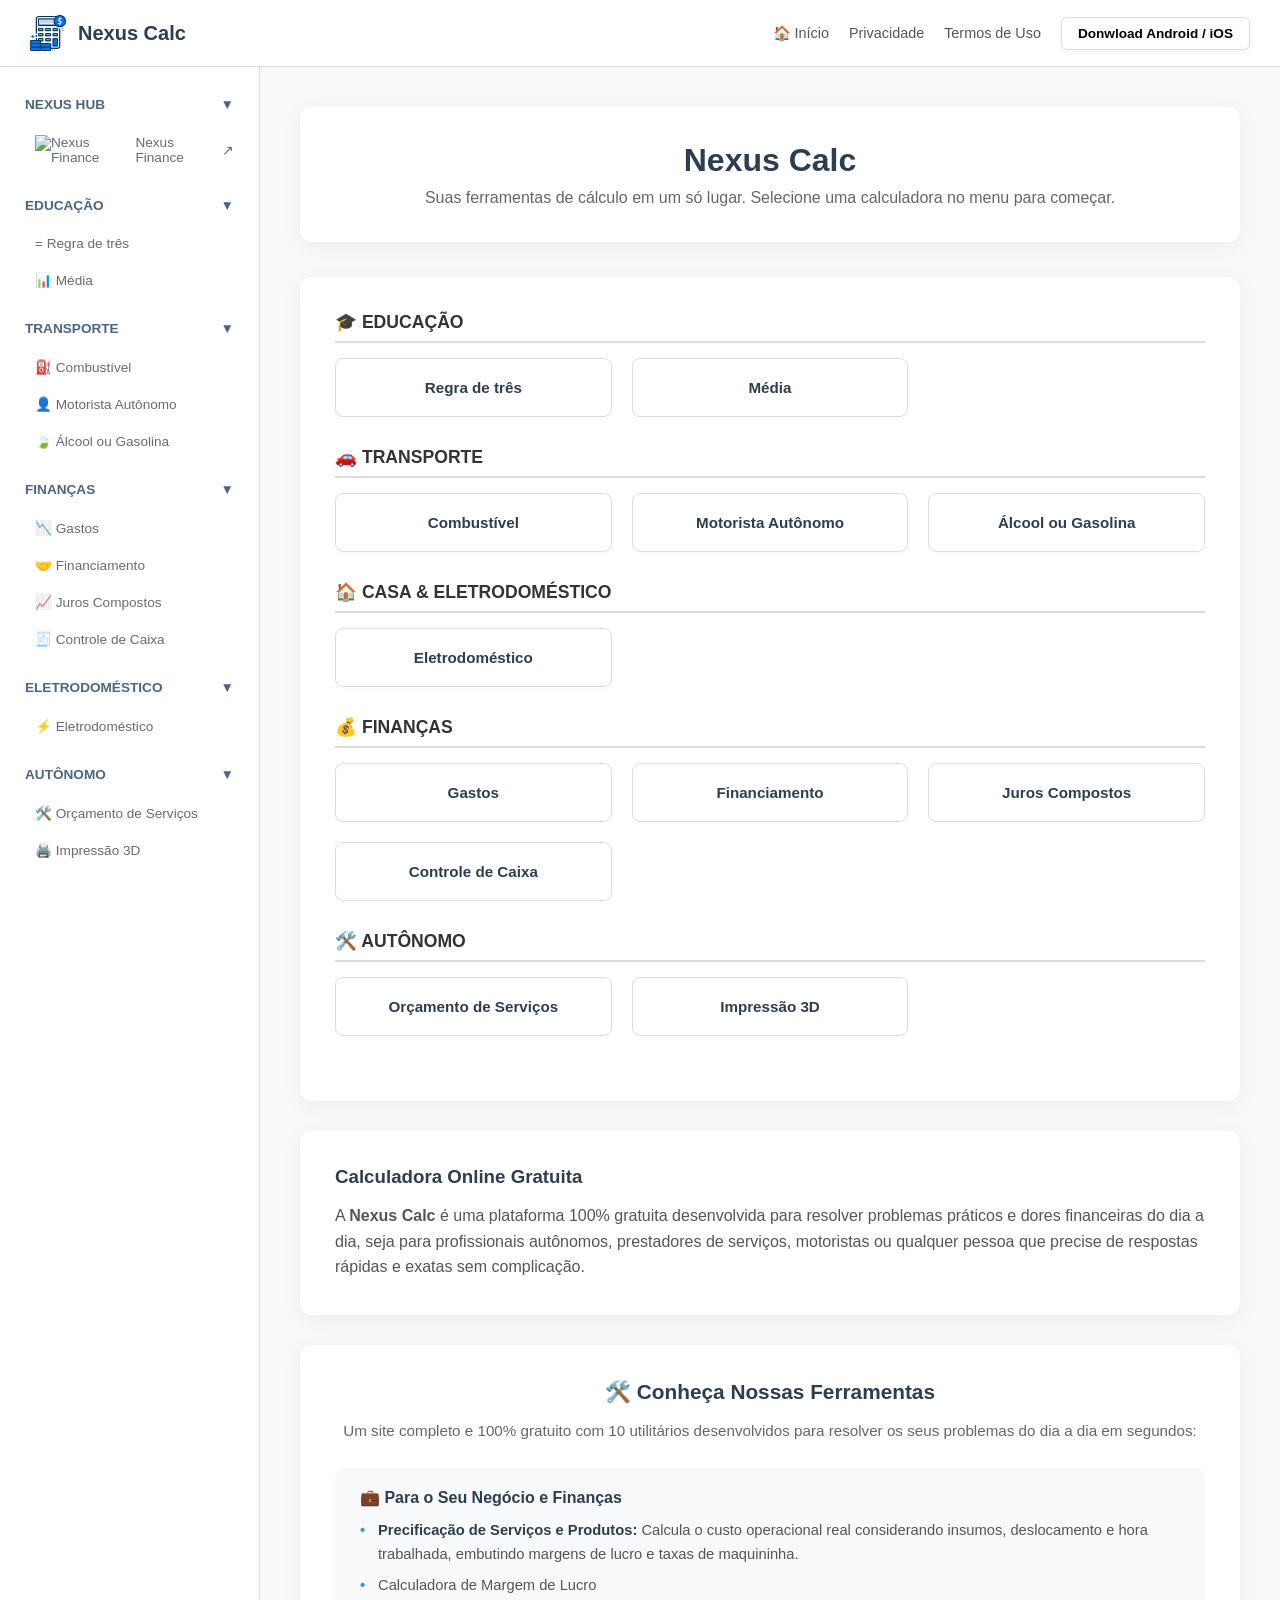
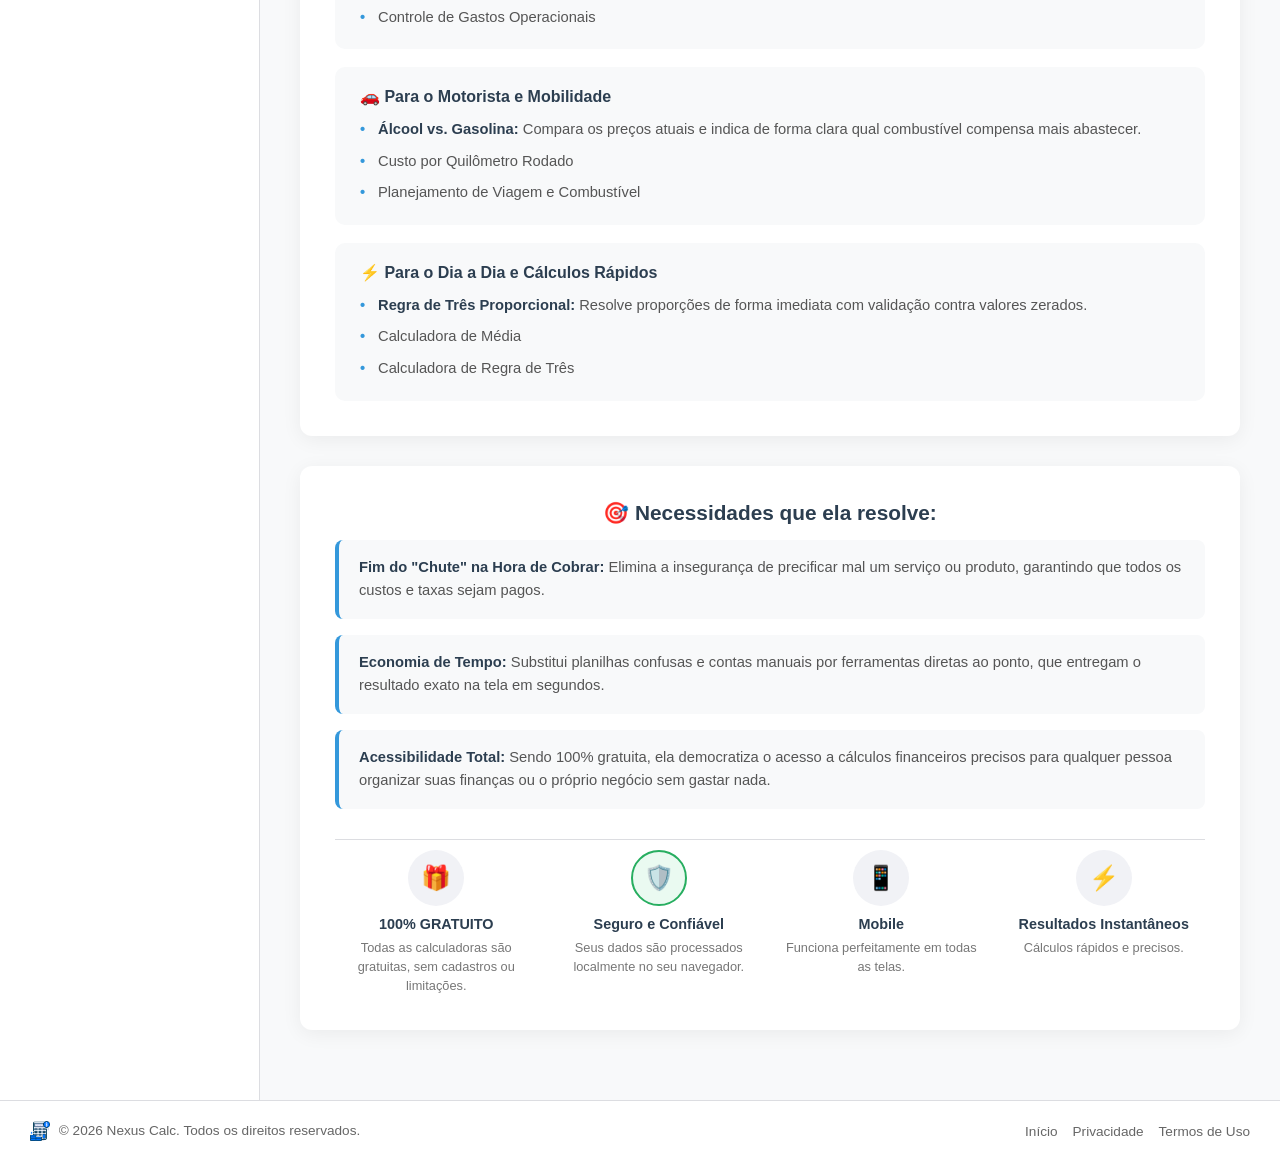
==== commit ecefa2e2: "Update index.html" ====
--- a/frontend/index.html
+++ b/frontend/index.html
@@ -3,7 +3,7 @@
 <head>
     <meta charset="UTF-8">
     <meta name="viewport" content="width=device-width, initial-scale=1.0">
-    <title>Calculadora Inteligente</title>
+    <title>Nexus Calc</title>
 
     <!-- FAVICON DO SITE -->
     <!-- Coloque o ícone da aba do navegador em: frontend/imagens/favicon.png -->
@@ -13,8 +13,17 @@
     <link rel="manifest" href="manifest.json">
     <meta name="theme-color" content="#2c3e50">
 
+    <!-- PWA iOS (ícone da tela inicial) -->
+    <link rel="apple-touch-icon" href="imagens/logo.png">
+    <meta name="apple-mobile-web-app-capable" content="yes">
+    <meta name="apple-mobile-web-app-status-bar-style" content="black-translucent">
+    <meta name="apple-mobile-web-app-title" content="Nexus Calc">
+    <meta name="mobile-web-app-capable" content="yes">
+    <meta name="application-name" content="Nexus Calc">
+    <meta name="description" content="Nexus Calc - suas ferramentas de cálculo em um só lugar: educação, transporte, finanças e mais.">
+
     <!-- CSS Separado -->
-    <link rel="stylesheet" href="css/style.css?v=3">
+    <link rel="stylesheet" href="css/style.css?v=4">
 </head>
 <body>
 
@@ -22,8 +31,8 @@
     <header>
         <button class="menu-toggle-btn" onclick="toggleSidebar()" aria-label="Abrir menu">☰</button>
         <div class="header-logo" onclick="navigateTo('view-home')">
-            <img src="imagens/logo.png" alt="Logo Calculadora Inteligente" onerror="this.style.display='none'">
-            <h1>Calculadora Inteligente</h1>
+            <img src="imagens/logo.png" alt="Logo Nexus Calc" onerror="this.style.display='none'">
+            <h1>Nexus Calc</h1>
         </div>
         <nav class="header-nav">
             <a href="#" onclick="navigateTo('view-home')"><span class="nav-home-icon">🏠</span> Início</a>
@@ -41,6 +50,28 @@
 
         <!-- ================= MENU LATERAL ================= -->
         <aside>
+            <!-- ===== Categoria Nexus Hub (ecossistema Nexus) ===== -->
+            <div class="sidebar-category nexus-hub-category">
+                <div class="sidebar-category-header">
+                    <span>NEXUS HUB</span>
+                    <span class="arrow">▼</span>
+                </div>
+                <div class="sidebar-sublist">
+                    <a href="https://nexus-finance-lemon.vercel.app/"
+                       target="_blank"
+                       rel="noopener noreferrer"
+                       class="nexus-hub-link"
+                       onclick="closeSidebar()"
+                       title="Abrir Nexus Finance">
+                        <span class="nexus-hub-logo-wrap">
+                            <img id="nexus-finance-logo" class="nexus-hub-logo" alt="Nexus Finance">
+                        </span>
+                        <span>Nexus Finance</span>
+                        <span class="nexus-hub-external">↗</span>
+                    </a>
+                </div>
+            </div>
+
             <!-- Categoria Educação -->
             <div class="sidebar-category">
                 <div class="sidebar-category-header">
@@ -155,7 +186,7 @@
                 <!-- FIM DO CARD DE DOWNLOAD -->
 
                 <div class="card-container home-hero">
-                    <h2>Calculadora Inteligente</h2>
+                    <h2>Nexus Calc</h2>
                     <p>Suas ferramentas de cálculo em um só lugar. Selecione uma calculadora no menu para começar.</p>
                 </div>
 
@@ -221,7 +252,7 @@
                                 <h4>Orçamento de Serviços</h4>
                             </div>
                             <div class="calc-card" onclick="navigateTo('view-impressao3d')">
-                                <h4> Impressão 3D</h4>
+                                <h4>Impressão 3D</h4>
                             </div>
                         </div>
                     </div>
@@ -230,7 +261,7 @@
                 <div class="card-container">
                     <h3 style="margin-bottom: 15px; color: var(--primary-color);">Calculadora Online Gratuita</h3>
                     <p style="color: #555; line-height: 1.6;">
-                        A <strong>Calculadora Inteligente</strong> é uma plataforma 100% gratuita desenvolvida para resolver problemas práticos e dores financeiras do dia a dia, seja para profissionais autônomos, prestadores de serviços, motoristas ou qualquer pessoa que precise de respostas rápidas e exatas sem complicação.
+                        A <strong>Nexus Calc</strong> é uma plataforma 100% gratuita desenvolvida para resolver problemas práticos e dores financeiras do dia a dia, seja para profissionais autônomos, prestadores de serviços, motoristas ou qualquer pessoa que precise de respostas rápidas e exatas sem complicação.
                     </p>
                 </div>
 
@@ -893,8 +924,8 @@
                             <input type="text" id="el-potencia" class="int-input" placeholder="Ex: 1200">
                         </div>
                         <div class="form-group">
-                            <label>Horas de uso por dia</label>
-                            <input type="text" id="el-horas" class="decimal-input" placeholder="Ex: 4">
+                            <label>Horas de uso por dia (HH:MM)</label>
+                            <input type="text" id="el-horas" class="tempo-input" placeholder="Ex: 02:30">
                         </div>
                         <div class="form-group">
                             <label>Dias de uso</label>
@@ -1037,6 +1068,21 @@
                         <div class="form-group">
                             <label>Custo de energia (R$/h)</label>
                             <input type="text" id="i3d-custo-energia" class="money-input" placeholder="Ex: 0,80">
+                            <button type="button" class="mini-calc-toggle" onclick="toggleMiniCalc('energia')">Não sabe o valor? Calcular ⌄</button>
+                            <div id="mini-calc-energia" class="mini-calc-box">
+                                <div class="mini-calc-row">
+                                    <div class="mini-calc-field">
+                                        <label>Potência (W)</label>
+                                        <input type="text" id="mini-energia-potencia" class="int-input" placeholder="Ex: 200">
+                                    </div>
+                                    <div class="mini-calc-field">
+                                        <label>Valor do kWh (R$)</label>
+                                        <input type="text" id="mini-energia-kwh" class="money-input" placeholder="Ex: 0,75">
+                                    </div>
+                                </div>
+                                <button type="button" class="mini-calc-btn" onclick="preencherCustoEnergia()">Preencher automaticamente</button>
+                                <p class="mini-calc-hint">Dica: veja a potência na etiqueta da fonte da impressora, e o valor do kWh na sua conta de luz.</p>
+                            </div>
                         </div>
                         <div class="form-group">
                             <label>Custo da máquina (R$/h)</label>
@@ -1103,12 +1149,12 @@
                     </div>
 
                     <div class="legal-content">
-                        <p>A sua privacidade é de extrema importância para nós. Esta Política de Privacidade descreve como a Calculadora Inteligente coleta, usa, armazena e protege as informações dos visitantes e usuários que acessam nossa plataforma.</p>
+                        <p>A sua privacidade é de extrema importância para nós. Esta Política de Privacidade descreve como a Nexus Calc coleta, usa, armazena e protege as informações dos visitantes e usuários que acessam nossa plataforma.</p>
                         <p>Ao utilizar nosso site, você concorda com as práticas descritas nesta Política de Privacidade.</p>
 
                         <div class="legal-section">
                             <h3>1. Informações que Coletamos</h3>
-                            <p>A Calculadora Inteligente foi desenvolvida para ser utilizada de forma simples e direta, sem a necessidade de criação de contas complexas ou cadastros extensos. Podemos coletar dados das seguintes formas:</p>
+                            <p>A Nexus Calc foi desenvolvida para ser utilizada de forma simples e direta, sem a necessidade de criação de contas complexas ou cadastros extensos. Podemos coletar dados das seguintes formas:</p>
                             <ul>
                                 <li><strong>Dados de Navegação e Uso:</strong> Informações coletadas automaticamente através de ferramentas de análise e cookies, como endereço IP, tipo de navegador, páginas visitadas, tempo de permanência no site e data/horário do acesso.</li>
                                 <li><strong>Dados Informados nas Ferramentas:</strong> Os valores e números inseridos nas calculadoras (como notas, custos, preços ou dados de proporção) são processados apenas em tempo real para exibir o resultado solicitado e não são armazenados permanentemente em bancos de dados de forma associada à sua identidade pessoal.</li>
@@ -1139,12 +1185,12 @@
                     </div>
 
                     <div class="legal-content">
-                        <p>Bem-vindo ao Calculadora Inteligente. Ao acessar, navegar ou utilizar nosso site, você concorda expressamente com os termos e condições descritos abaixo. Caso não concorde com qualquer parte destes termos, recomendamos que interrompa o uso do site imediatamente.</p>
+                        <p>Bem-vindo ao Nexus Calc. Ao acessar, navegar ou utilizar nosso site, você concorda expressamente com os termos e condições descritos abaixo. Caso não concorde com qualquer parte destes termos, recomendamos que interrompa o uso do site imediatamente.</p>
 
                         <div class="legal-section">
                             <h3>1. Sobre a Plataforma e Gratuidade</h3>
                             <ol>
-                                <li>A Calculadora Inteligente é uma plataforma online e 100% gratuita que disponibiliza ferramentas de cálculo, simulação e utilidades práticas (como precificação, conversões e proporções) para auxiliar em tarefas do dia a dia.</li>
+                                <li>A Nexus Calc é uma plataforma online e 100% gratuita que disponibiliza ferramentas de cálculo, simulação e utilidades práticas (como precificação, conversões e proporções) para auxiliar em tarefas do dia a dia.</li>
                                 <li>O acesso às ferramentas é livre e gratuito, sem a exigência de cobranças, assinaturas ou taxas ocultas para a obtenção dos resultados básicos.</li>
                             </ol>
                         </div>
@@ -1154,7 +1200,7 @@
                             <ol>
                                 <li>As ferramentas, calculadoras e resultados fornecidos pelo site têm caráter estritamente informativo, educacional e de auxílio prático.</li>
                                 <li>Os cálculos e estimativas (como margens de lucro, custos operacionais, consumo de combustível, entre outros) baseiam-se nos dados inseridos exclusivamente pelo usuário e em fórmulas matemáticas padronizadas.</li>
-                                <li>A Calculadora Inteligente não se responsabiliza por decisões financeiras, comerciais, operacionais ou de qualquer outra natureza tomadas com base nos resultados gerados pela plataforma. A responsabilidade final sobre o uso dos dados e valores aplicados no mundo real é inteiramente do usuário.</li>
+                                <li>A Nexus Calc não se responsabiliza por decisões financeiras, comerciais, operacionais ou de qualquer outra natureza tomadas com base nos resultados gerados pela plataforma. A responsabilidade final sobre o uso dos dados e valores aplicados no mundo real é inteiramente do usuário.</li>
                             </ol>
                         </div>
 
@@ -1199,7 +1245,7 @@
     <footer>
         <div>
             <img src="imagens/logo.png" alt="Logo" style="width:20px; vertical-align:middle; margin-right:5px;" onerror="this.style.display='none'">
-            © 2026 Calculadora Inteligente. Todos os direitos reservados.
+            © 2026 Nexus Calc. Todos os direitos reservados.
         </div>
         <div class="footer-links">
             <a href="#" onclick="navigateTo('view-home')">Início</a>
@@ -1209,6 +1255,6 @@
     </footer>
 
     <!-- JavaScript Separado -->
-    <script src="js/script.js"></script>
+    <script src="js/script.js?v=4"></script>
 </body>
 </html>
--- a/frontend/css/style.css
+++ b/frontend/css/style.css
@@ -1045,3 +1045,84 @@
         display: none !important;
     }
 }
+
+/* =========================================================
+   MINI-CALCULADORA AUXILIAR (ex: custo de energia por hora)
+========================================================= */
+.mini-calc-toggle {
+    background: none;
+    border: none;
+    color: var(--secondary-color);
+    font-size: 0.8rem;
+    font-weight: 600;
+    padding: 4px 0;
+    margin-top: 4px;
+    cursor: pointer;
+    text-align: left;
+}
+
+.mini-calc-toggle:hover {
+    text-decoration: underline;
+}
+
+.mini-calc-box {
+    display: none;
+    background: #f8f9fa;
+    border: 1px dashed var(--border-color);
+    border-radius: 8px;
+    padding: 14px;
+    margin-top: 8px;
+}
+
+.mini-calc-box.active {
+    display: block;
+}
+
+.mini-calc-row {
+    display: grid;
+    grid-template-columns: 1fr 1fr;
+    gap: 10px;
+    margin-bottom: 10px;
+}
+
+.mini-calc-field label {
+    font-size: 0.75rem;
+    font-weight: 600;
+    color: #666;
+    display: block;
+    margin-bottom: 4px;
+}
+
+.mini-calc-field input {
+    width: 100%;
+    padding: 8px 10px;
+    border: 1px solid var(--border-color);
+    border-radius: 6px;
+    font-size: 0.85rem;
+    background-color: #ffffff;
+}
+
+.mini-calc-btn {
+    width: 100%;
+    background-color: var(--secondary-color);
+    color: #fff;
+    border: none;
+    padding: 8px 12px;
+    border-radius: 6px;
+    font-size: 0.8rem;
+    font-weight: 600;
+    cursor: pointer;
+    transition: background 0.2s;
+}
+
+.mini-calc-btn:hover {
+    background-color: #2980b9;
+}
+
+.mini-calc-hint {
+    font-size: 0.72rem;
+    color: #888;
+    margin-top: 8px;
+    margin-bottom: 0;
+    line-height: 1.4;
+}
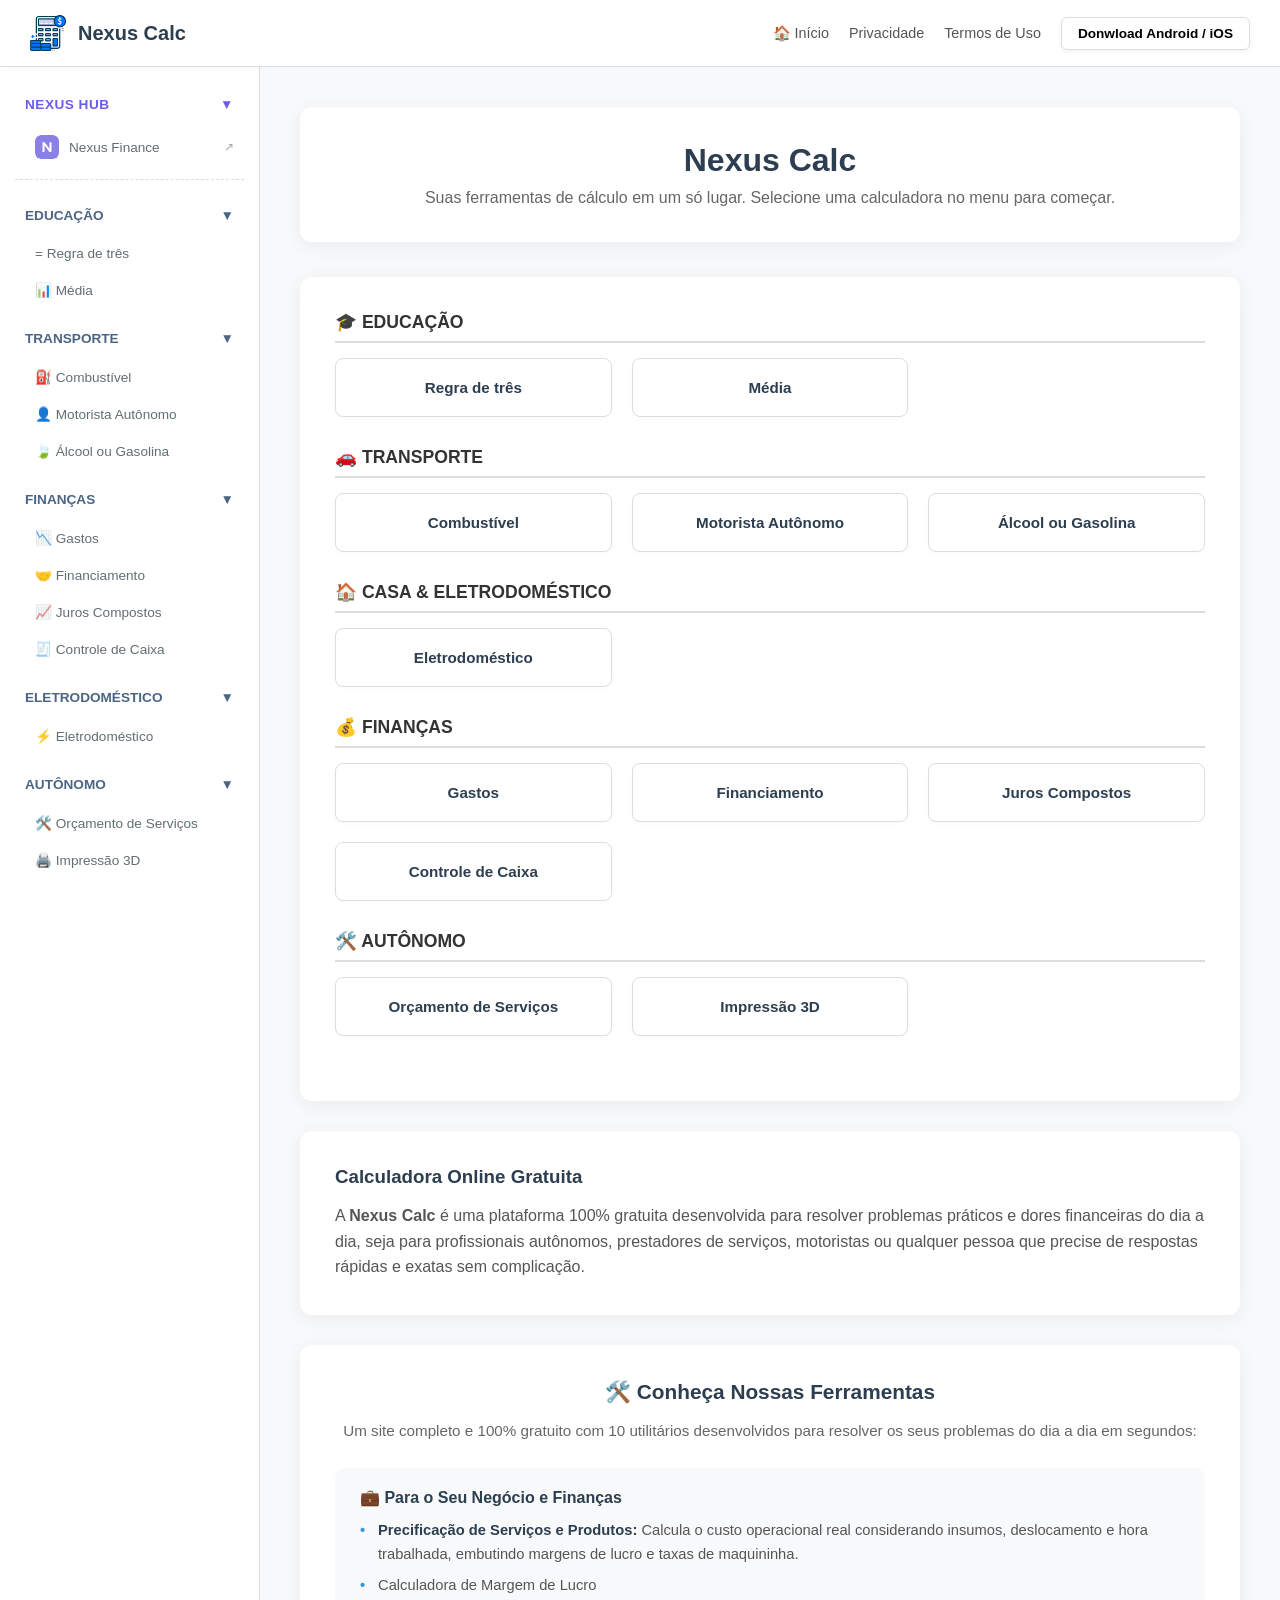
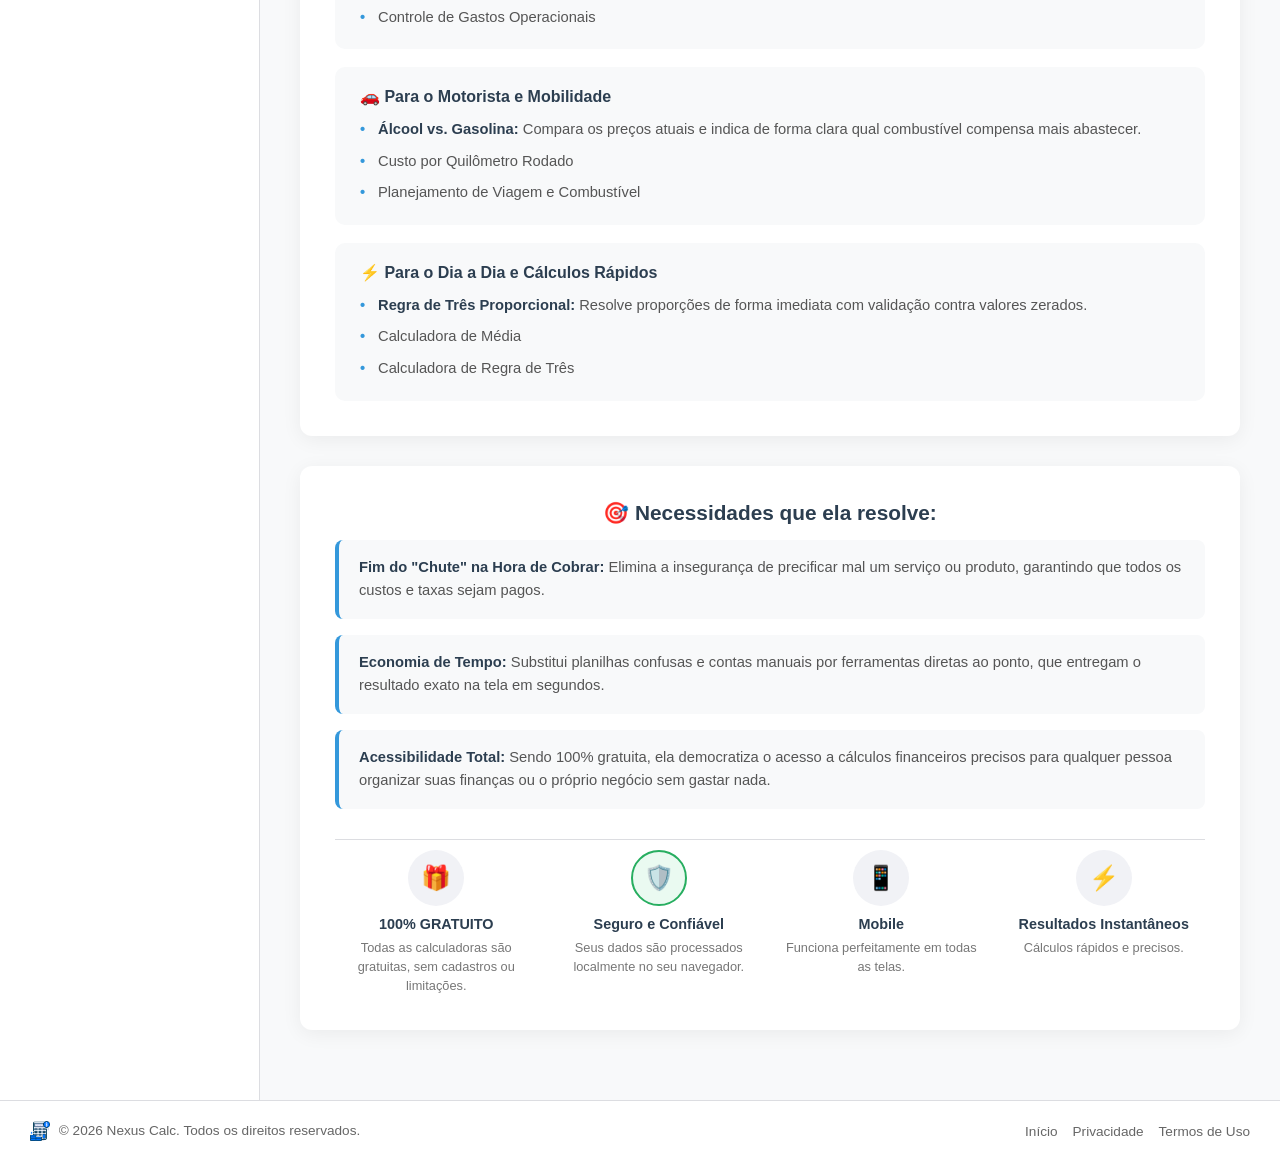
==== commit 9f4349c7: "Change title from 'Nexus Calc' to 'Nexus Calculadora'" ====
--- a/frontend/index.html
+++ b/frontend/index.html
@@ -3,7 +3,7 @@
 <head>
     <meta charset="UTF-8">
     <meta name="viewport" content="width=device-width, initial-scale=1.0">
-    <title>Nexus Calc</title>
+    <title>Nexus Calculadora</title>
 
     <!-- FAVICON DO SITE -->
     <!-- Coloque o ícone da aba do navegador em: frontend/imagens/favicon.png -->
--- a/frontend/css/style.css
+++ b/frontend/css/style.css
@@ -200,6 +200,64 @@
 }
 
 /* =========================================================
+   NEXUS HUB (ecossistema Nexus na sidebar)
+========================================================= */
+.nexus-hub-category {
+    padding-bottom: 12px;
+    margin-bottom: 18px;
+    border-bottom: 1px dashed var(--border-color, #e0e0e0);
+}
+
+.nexus-hub-category .sidebar-category-header {
+    color: #6c5ce7;
+    letter-spacing: 0.5px;
+}
+
+.nexus-hub-category .sidebar-category-header:hover {
+    background-color: #f0eefc;
+}
+
+.sidebar-sublist a.nexus-hub-link {
+    align-items: center;
+    gap: 10px;
+}
+
+.sidebar-sublist a.nexus-hub-link:hover {
+    background-color: #f0eefc;
+    color: #6c5ce7;
+}
+
+.nexus-hub-logo-wrap {
+    width: 24px;
+    height: 24px;
+    flex-shrink: 0;
+    display: flex;
+    align-items: center;
+    justify-content: center;
+    border-radius: 6px;
+    overflow: hidden;
+    background-color: #f1f2f6;
+}
+
+.nexus-hub-logo {
+    width: 100%;
+    height: 100%;
+    object-fit: contain;
+    opacity: 0;
+    transition: opacity 0.25s ease;
+}
+
+.nexus-hub-logo.carregada {
+    opacity: 1;
+}
+
+.nexus-hub-external {
+    margin-left: auto;
+    font-size: 0.75rem;
+    opacity: 0.6;
+}
+
+/* =========================================================
    MAIN CONTENT AREA
 ========================================================= */
 main {
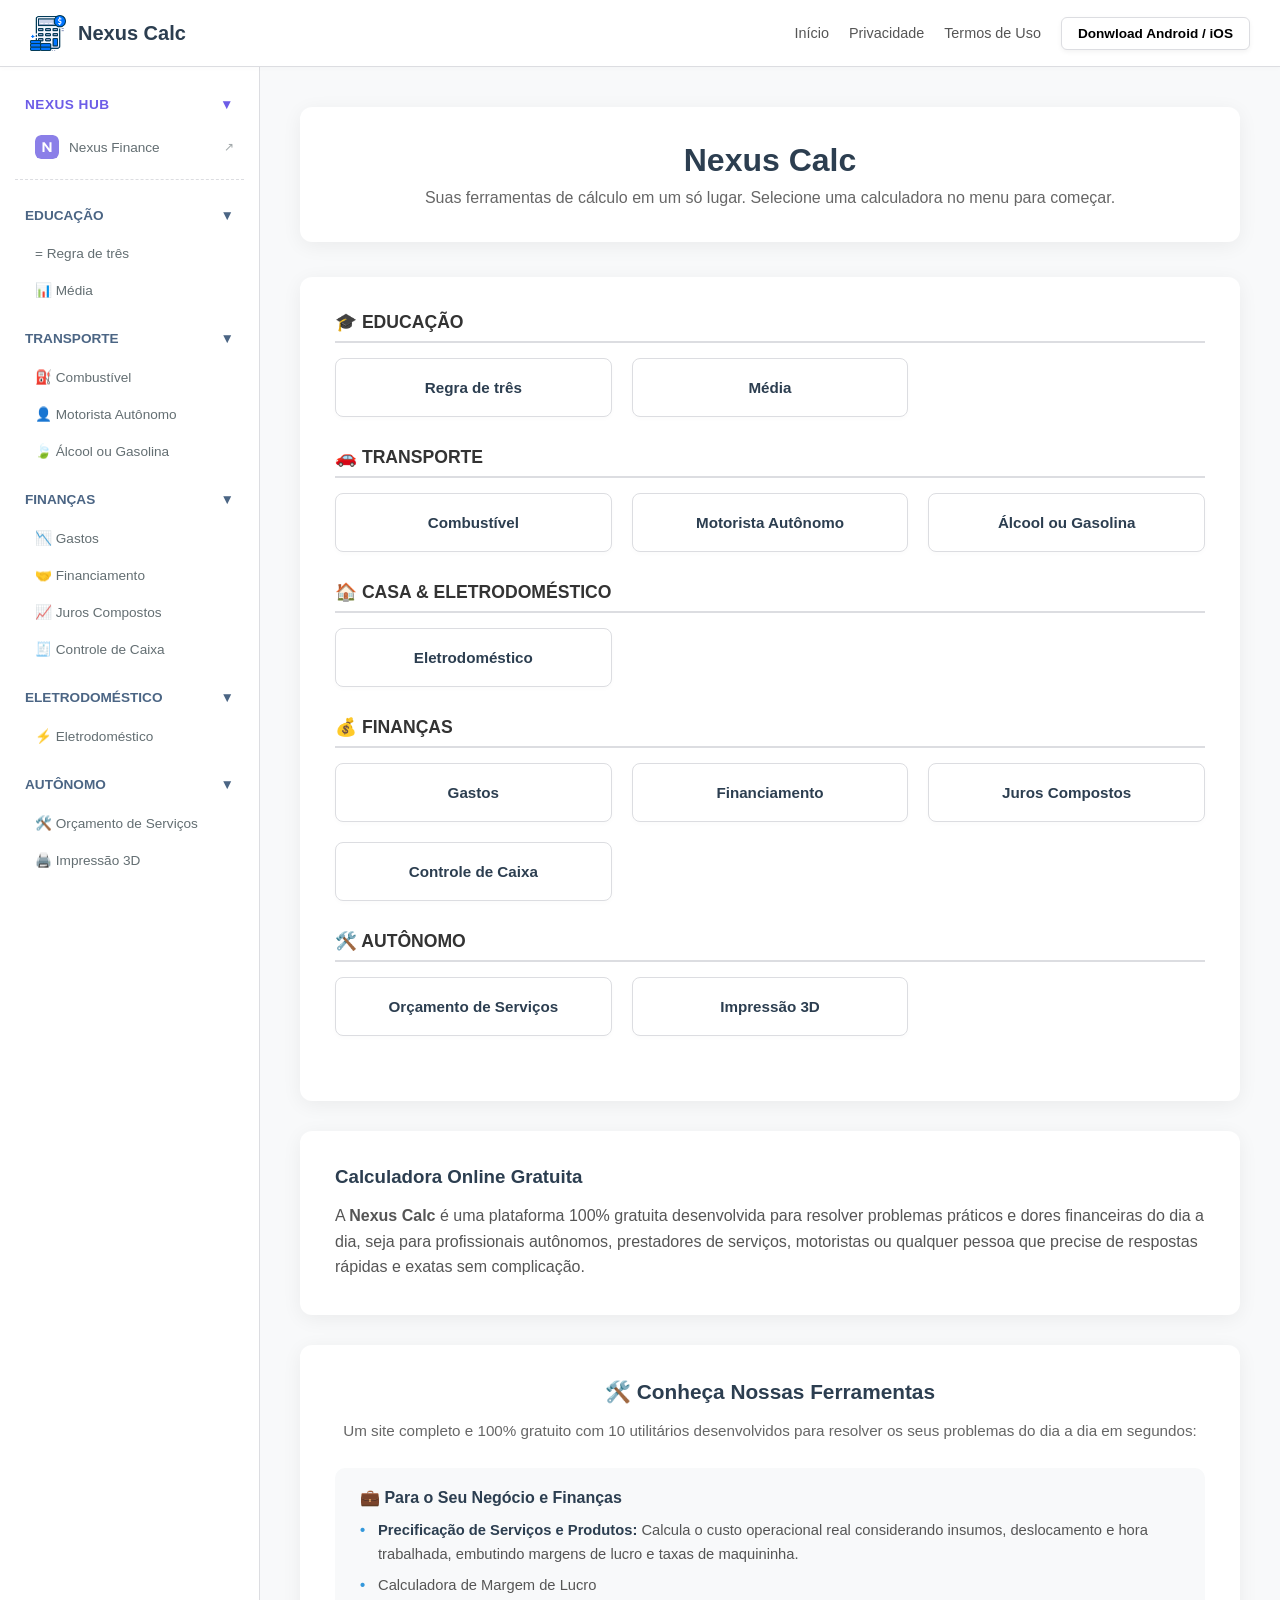
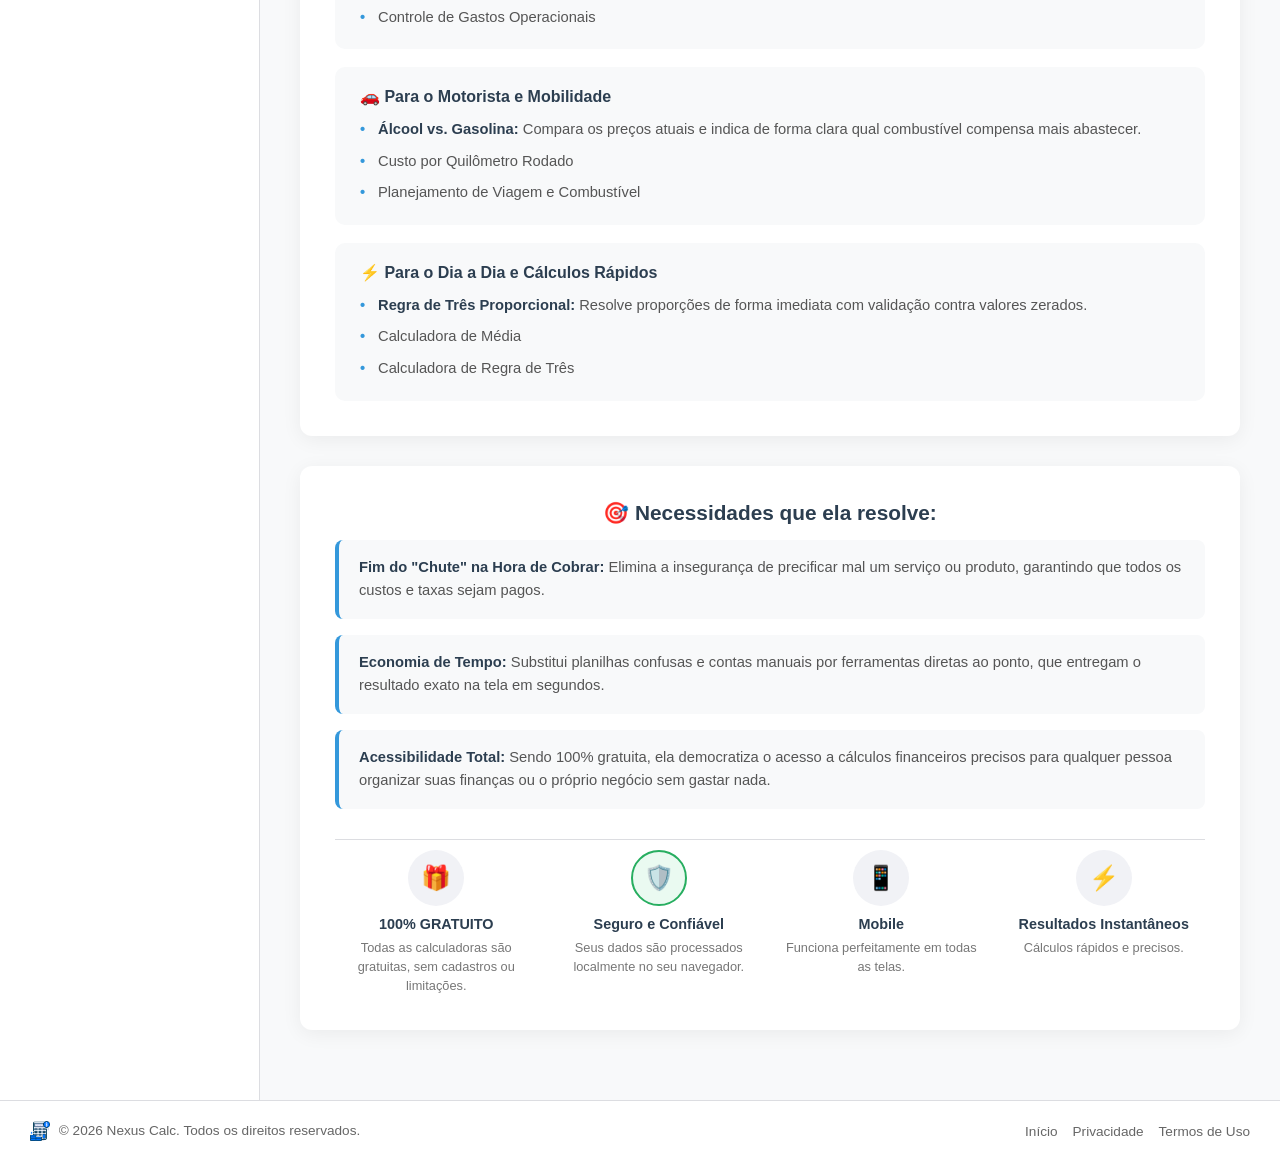
==== commit 834a09ae: "Update index.html" ====
--- a/frontend/index.html
+++ b/frontend/index.html
@@ -35,7 +35,7 @@
             <h1>Nexus Calc</h1>
         </div>
         <nav class="header-nav">
-            <a href="#" onclick="navigateTo('view-home')"><span class="nav-home-icon">🏠</span> Início</a>
+            <a href="#" onclick="navigateTo('view-home')"><span class="nav-home-icon"></span> Início</a>
             <a href="#" onclick="navigateTo('view-privacy')">Privacidade</a>
             <a href="#" onclick="navigateTo('view-terms')">Termos de Uso</a>
             <button id="pwa-btn" class="pwa-install-btn" style="display:none;" onclick="installPWA()">
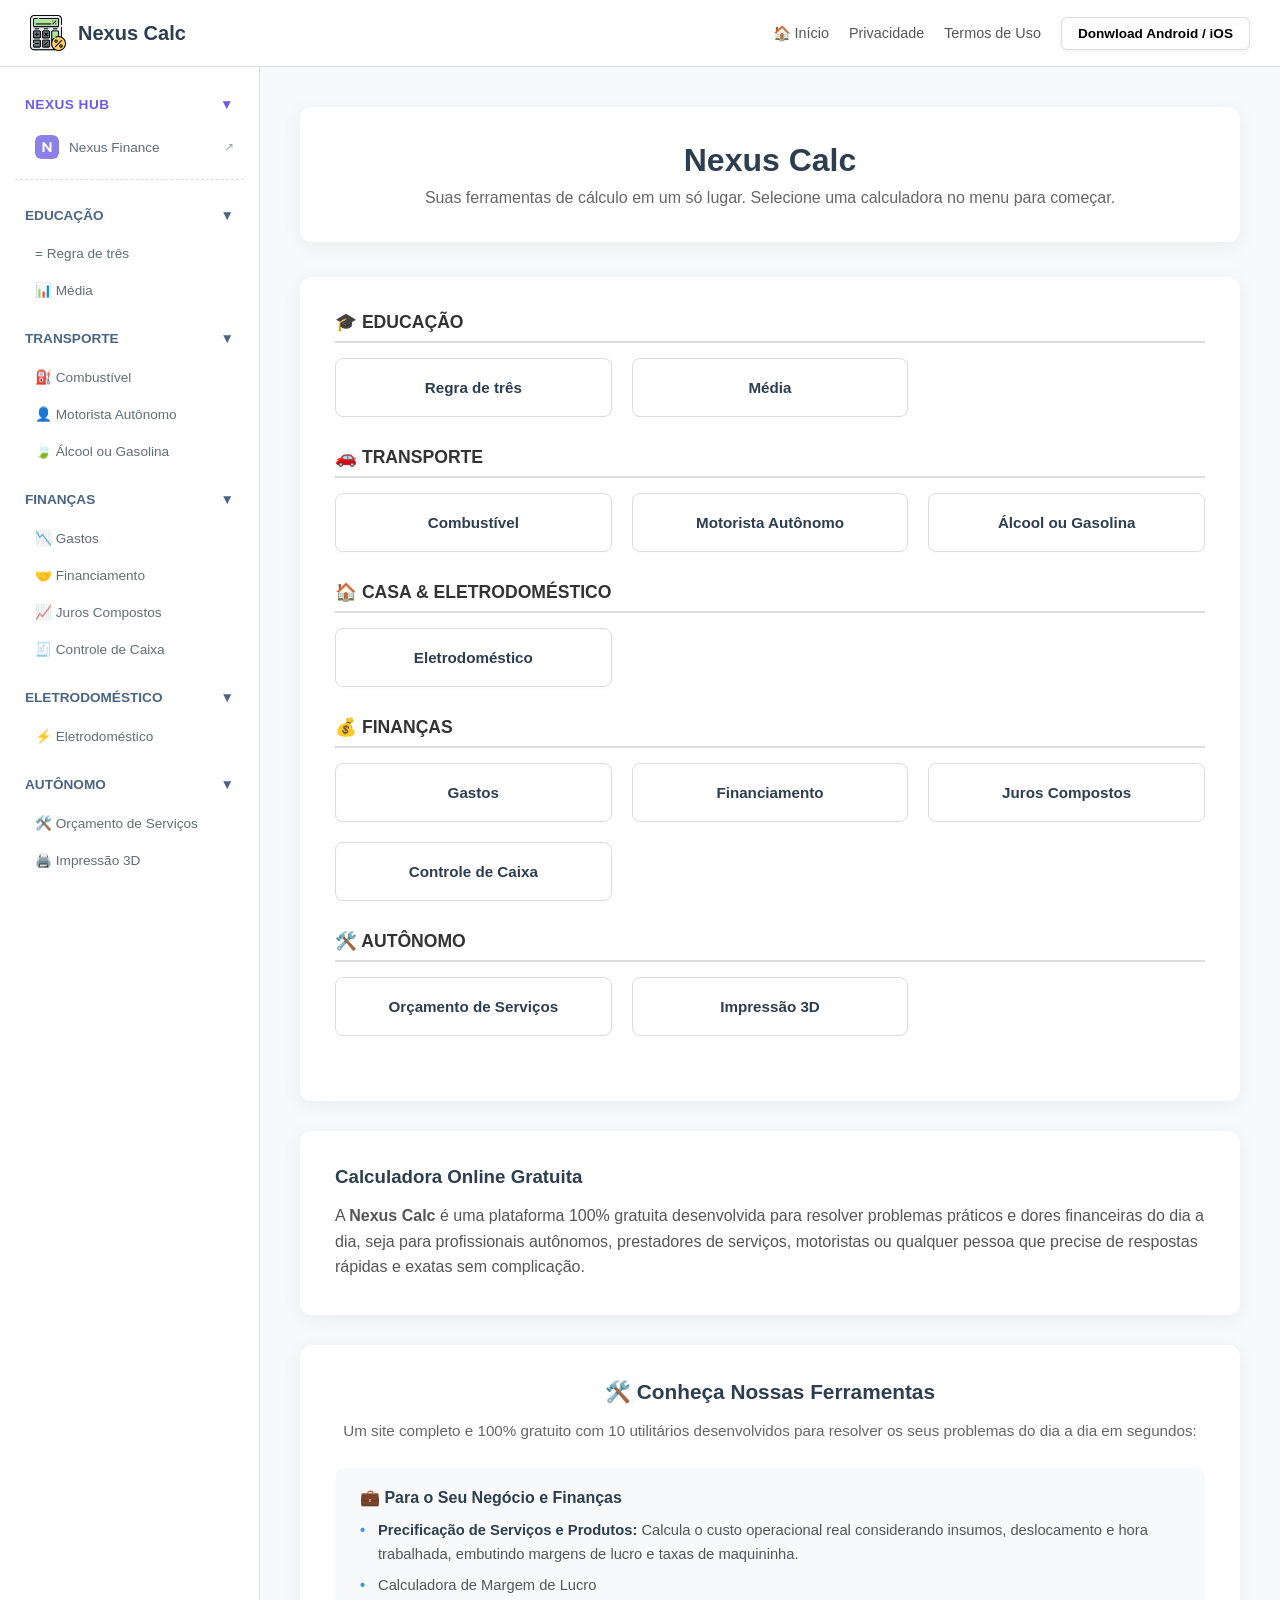
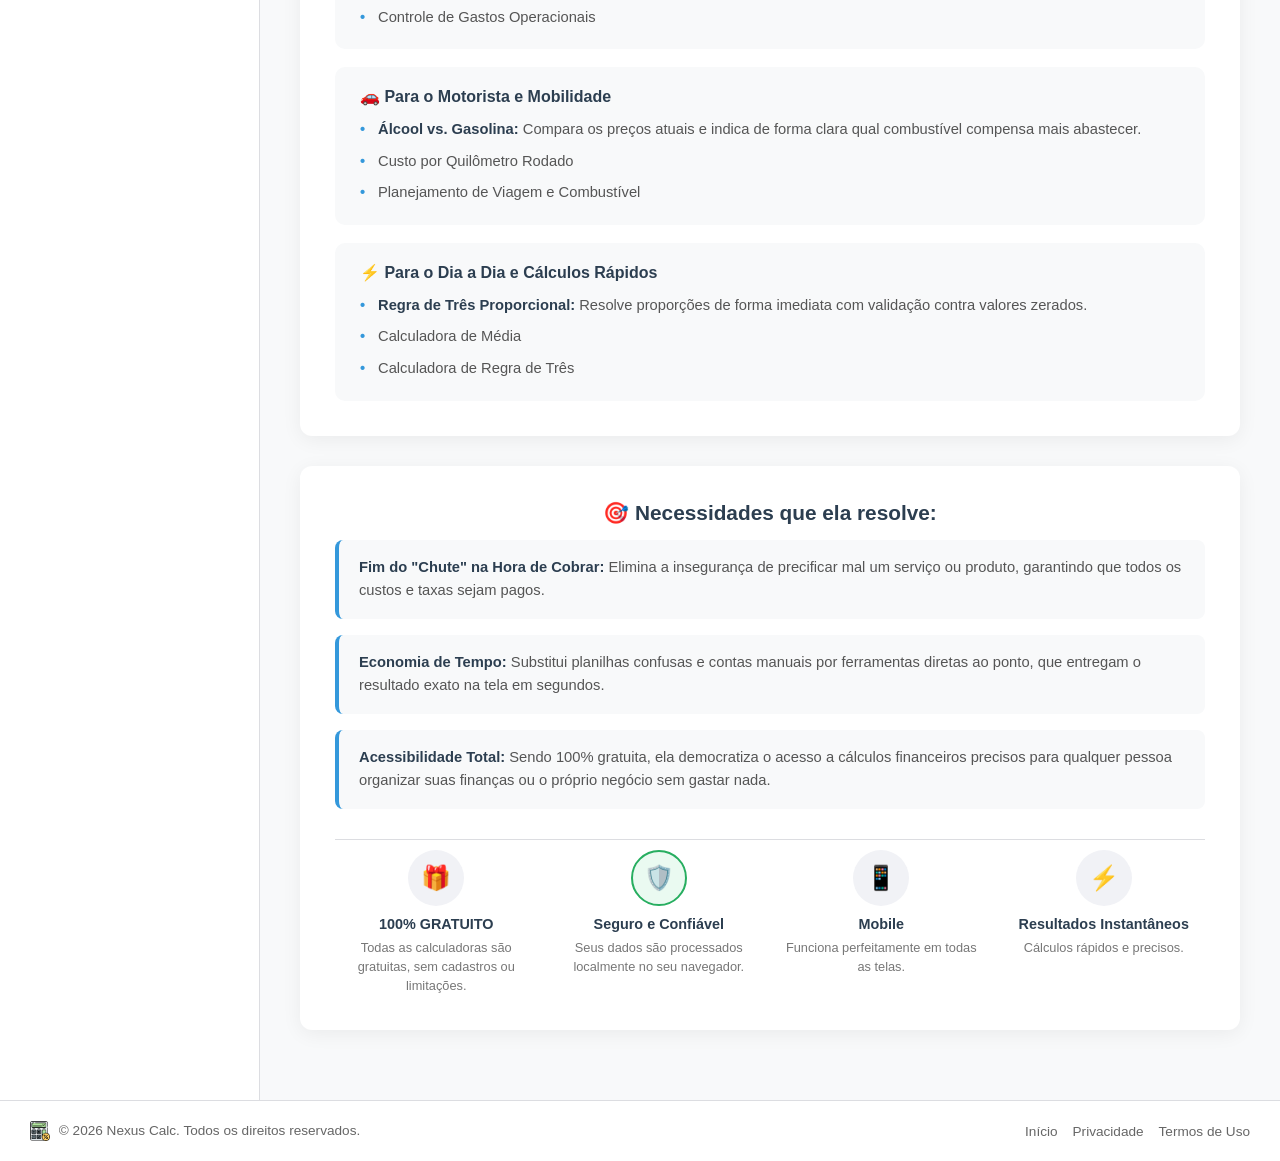
==== commit 717270ac: "Update index.html" ====
--- a/frontend/index.html
+++ b/frontend/index.html
@@ -3,7 +3,7 @@
 <head>
     <meta charset="UTF-8">
     <meta name="viewport" content="width=device-width, initial-scale=1.0">
-    <title>Nexus Calculadora</title>
+    <title>Nexus Calc</title>
 
     <!-- FAVICON DO SITE -->
     <!-- Coloque o ícone da aba do navegador em: frontend/imagens/favicon.png -->
@@ -35,7 +35,7 @@
             <h1>Nexus Calc</h1>
         </div>
         <nav class="header-nav">
-            <a href="#" onclick="navigateTo('view-home')"><span class="nav-home-icon"></span> Início</a>
+            <a href="#" onclick="navigateTo('view-home')"><span class="nav-home-icon">🏠</span> Início</a>
             <a href="#" onclick="navigateTo('view-privacy')">Privacidade</a>
             <a href="#" onclick="navigateTo('view-terms')">Termos de Uso</a>
             <button id="pwa-btn" class="pwa-install-btn" style="display:none;" onclick="installPWA()">
@@ -58,8 +58,6 @@
                 </div>
                 <div class="sidebar-sublist">
                     <a href="https://nexus-finance-lemon.vercel.app/"
-                       target="_blank"
-                       rel="noopener noreferrer"
                        class="nexus-hub-link"
                        onclick="closeSidebar()"
                        title="Abrir Nexus Finance">
